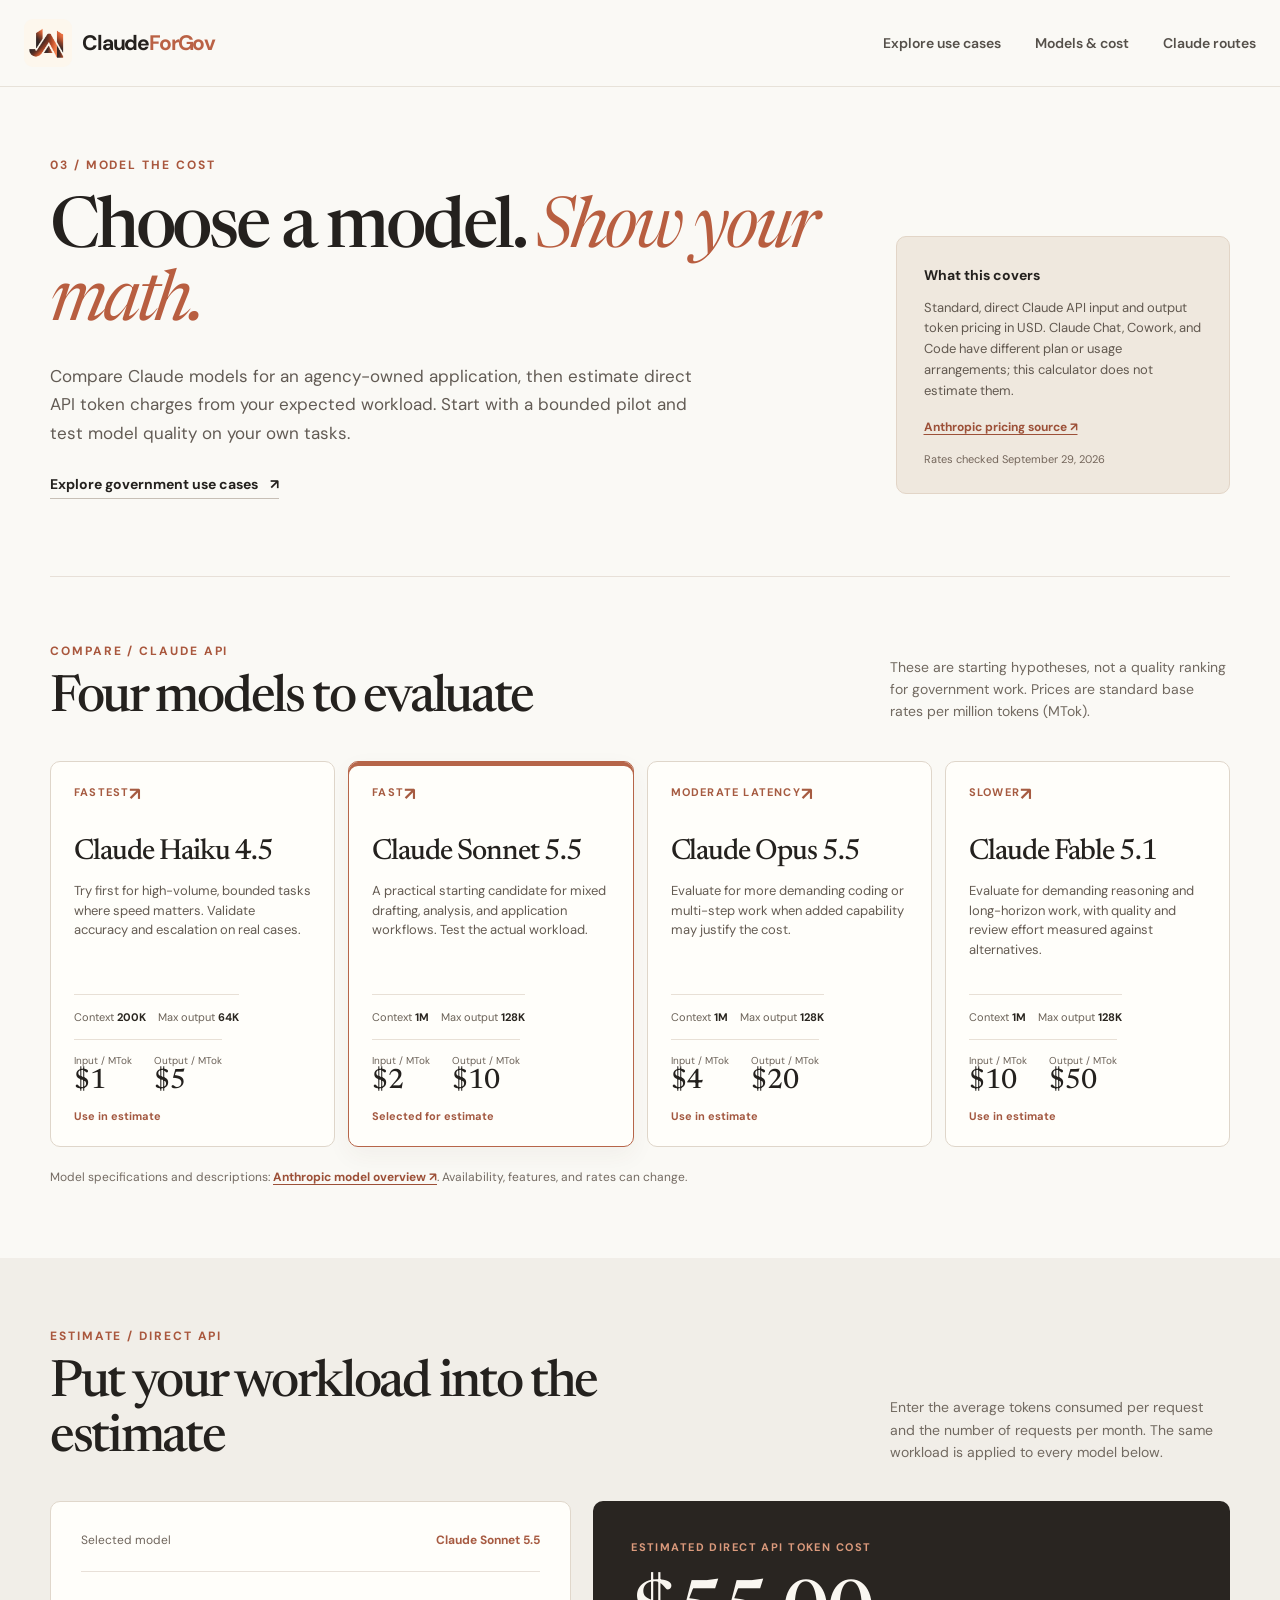
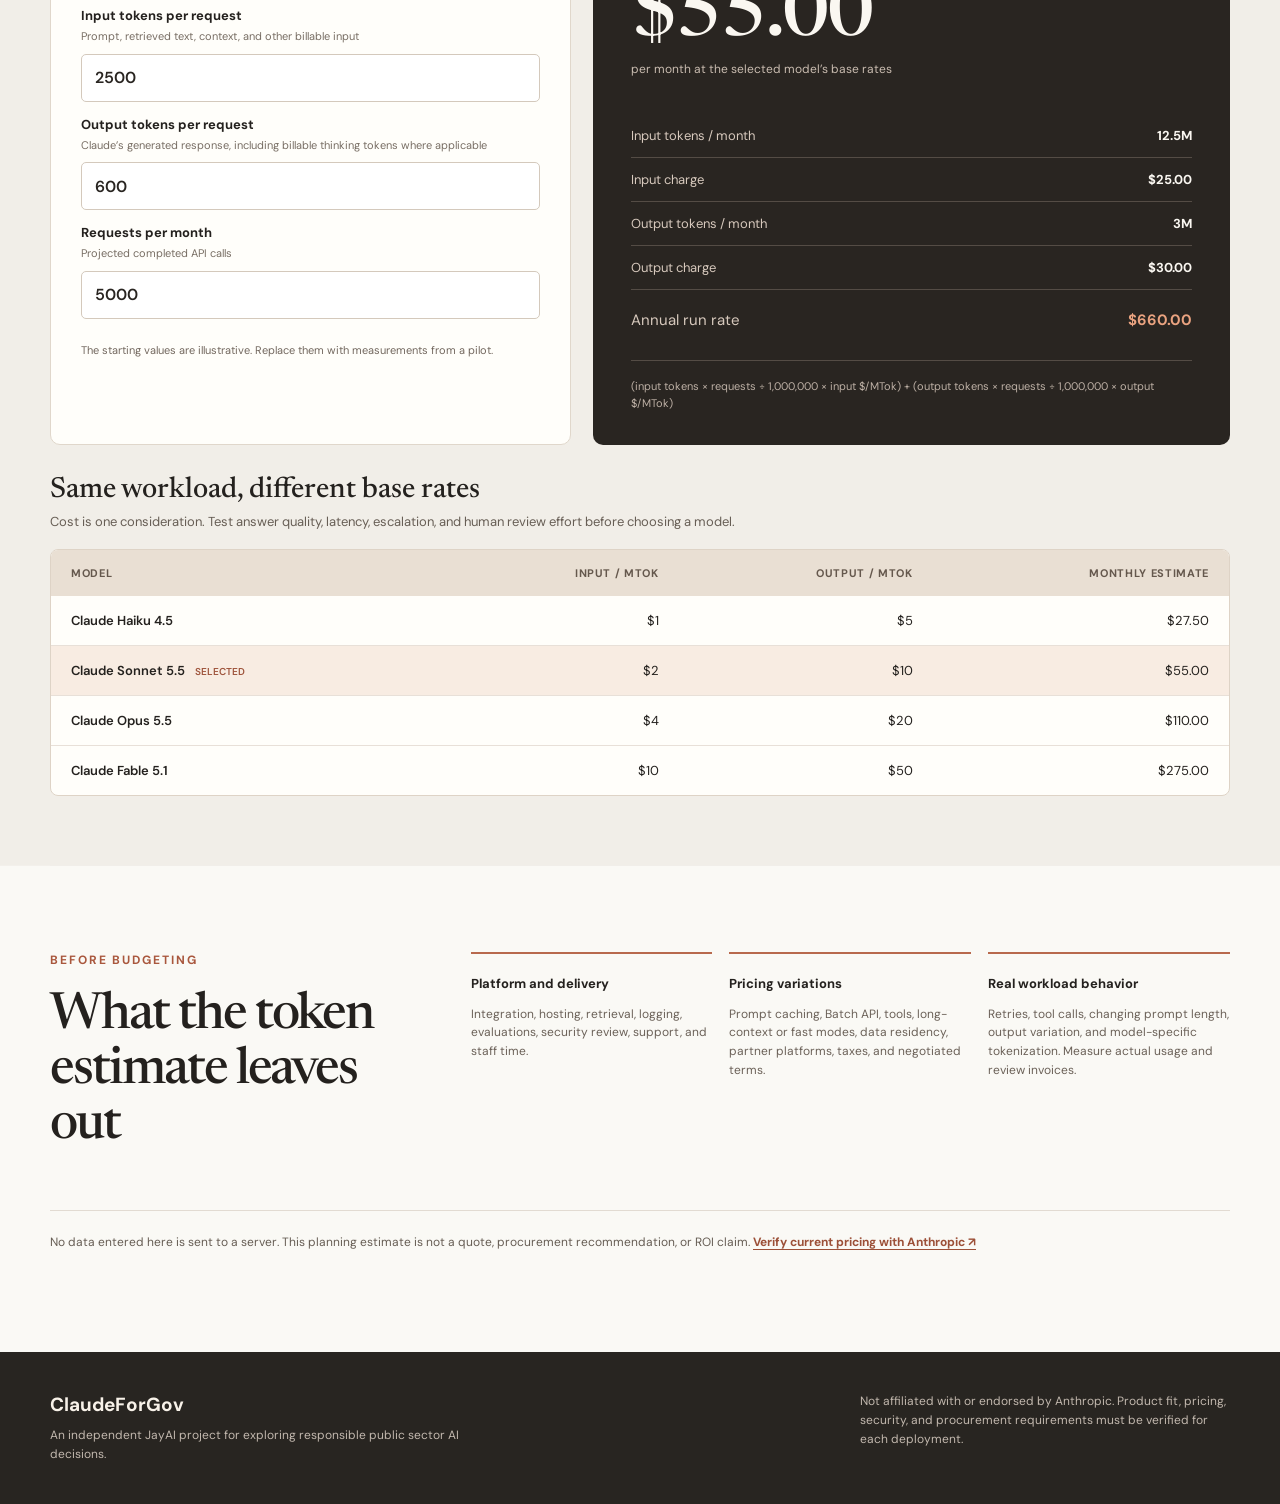
==== models.html @ 468d9387 "Clarify example inputs and API cost label" ====
<!doctype html>
<html lang="en">
  <head>
    <meta charset="UTF-8" />
    <meta name="viewport" content="width=device-width, initial-scale=1" />
    <meta name="theme-color" content="#faf9f5" />
    <meta name="description" content="Compare Claude models and estimate direct API token costs with transparent, editable workload assumptions." />
    <title>Models & API Cost | ClaudeForGov</title>
    <link rel="icon" href="assets/claudeforgov-jayai-logo-clay.png" type="image/png" />
    <link rel="stylesheet" href="styles.css" />
    <link rel="stylesheet" href="models.css" />
    <script src="models.js" defer></script>
  </head>
  <body>
    <a class="skip-link" href="#main">Skip to content</a>
    <header class="site-header"><div class="header-inner"><a class="brand" href="index.html" aria-label="ClaudeForGov home"><img src="assets/claudeforgov-jayai-logo-clay.png" alt="" width="48" height="48" /><span>Claude<span class="brand-accent">ForGov</span></span></a><nav aria-label="Main navigation"><a href="use-cases.html">Explore use cases</a><a href="models.html" aria-current="page">Models & cost</a><a href="index.html#routes">Claude routes</a></nav></div></header>
    <main id="main" class="models-page wrap">
      <section class="model-intro" aria-labelledby="page-title"><div><p class="eyebrow">03 / Model the cost</p><h1 id="page-title">Choose a model. <em>Show your math.</em></h1><p>Compare Claude models for an agency-owned application, then estimate direct API token charges from your expected workload. Start with a bounded pilot and test model quality on your own tasks.</p><a class="text-link" href="use-cases.html">Explore government use cases <span aria-hidden="true">↗</span></a></div><aside class="scope-note"><strong>What this covers</strong><p>Standard, direct Claude API input and output token pricing in USD. Claude Chat, Cowork, and Code have different plan or usage arrangements; this calculator does not estimate them.</p><a href="https://platform.claude.com/docs/en/about-claude/pricing" target="_blank" rel="noopener noreferrer">Anthropic pricing source ↗</a><span>Rates checked September 29, 2026</span></aside></section>

      <section class="model-section" aria-labelledby="compare-title"><div class="section-heading"><div><p class="eyebrow">Compare / Claude API</p><h2 id="compare-title">Four models to evaluate</h2></div><p>These are starting hypotheses, not a quality ranking for government work. Prices are standard base rates per million tokens (MTok).</p></div><div class="model-grid" id="model-grid" role="group" aria-label="Select a model for the estimate"></div><p class="model-source">Model specifications and descriptions: <a href="https://platform.claude.com/docs/en/models/overview" target="_blank" rel="noopener noreferrer">Anthropic model overview ↗</a>. Availability, features, and rates can change.</p></section>

      <section class="calculator-section" id="calculator" aria-labelledby="calculator-title"><div class="section-heading"><div><p class="eyebrow">Estimate / Direct API</p><h2 id="calculator-title">Put your workload into the estimate</h2></div><p>Enter the average tokens consumed per request and the number of requests per month. The same workload is applied to every model below.</p></div><div class="calculator-layout"><form class="estimate-form" id="estimate-form"><div class="selected-label">Selected model <strong id="selected-model">Claude Sonnet 5.5</strong></div><label for="input-tokens">Input tokens per request <small>Prompt, retrieved text, context, and other billable input</small></label><input id="input-tokens" name="inputTokens" type="number" min="0" max="1000000" step="1" value="2500" inputmode="numeric" required /><label for="output-tokens">Output tokens per request <small>Claude’s generated response, including billable thinking tokens where applicable</small></label><input id="output-tokens" name="outputTokens" type="number" min="0" max="128000" step="1" value="600" inputmode="numeric" required /><label for="requests-month">Requests per month <small>Projected completed API calls</small></label><input id="requests-month" name="requestsMonth" type="number" min="0" max="100000000" step="1" value="5000" inputmode="numeric" required /><p class="form-help">The starting values are illustrative. Replace them with measurements from a pilot.</p><p class="form-error" id="form-error" role="alert" hidden></p></form><div class="estimate-results" aria-live="polite" aria-atomic="true"><span class="result-kicker">Estimated direct API token cost</span><div class="estimate-total" id="monthly-total">$55.00</div><div class="total-caption">per month at the selected model’s base rates</div><dl class="cost-breakdown"><div><dt>Input tokens / month</dt><dd id="input-month">12.5M</dd></div><div><dt>Input charge</dt><dd id="input-charge">$25.00</dd></div><div><dt>Output tokens / month</dt><dd id="output-month">3M</dd></div><div><dt>Output charge</dt><dd id="output-charge">$30.00</dd></div><div class="cost-total"><dt>Annual run rate</dt><dd id="annual-total">$660.00</dd></div></dl><p class="formula">(input tokens × requests ÷ 1,000,000 × input $/MTok) + (output tokens × requests ÷ 1,000,000 × output $/MTok)</p></div></div><div class="comparison"><h3>Same workload, different base rates</h3><p>Cost is one consideration. Test answer quality, latency, escalation, and human review effort before choosing a model.</p><div class="comparison-scroll"><table><caption class="visually-hidden">Estimated monthly direct API token charge by model</caption><thead><tr><th scope="col">Model</th><th scope="col">Input / MTok</th><th scope="col">Output / MTok</th><th scope="col">Monthly estimate</th></tr></thead><tbody id="comparison-body"></tbody></table></div></div></section>

      <section class="boundaries" aria-labelledby="boundaries-title"><div><p class="eyebrow">Before budgeting</p><h2 id="boundaries-title">What the token estimate leaves out</h2></div><div class="boundary-grid"><div><strong>Platform and delivery</strong><p>Integration, hosting, retrieval, logging, evaluations, security review, support, and staff time.</p></div><div><strong>Pricing variations</strong><p>Prompt caching, Batch API, tools, long-context or fast modes, data residency, partner platforms, taxes, and negotiated terms.</p></div><div><strong>Real workload behavior</strong><p>Retries, tool calls, changing prompt length, output variation, and model-specific tokenization. Measure actual usage and review invoices.</p></div></div><p class="boundary-footer">No data entered here is sent to a server. This planning estimate is not a quote, procurement recommendation, or ROI claim. <a href="https://platform.claude.com/docs/en/about-claude/pricing" target="_blank" rel="noopener noreferrer">Verify current pricing with Anthropic ↗</a></p></section>
    </main>
    <footer class="site-footer"><div class="wrap footer-inner"><div><strong>ClaudeForGov</strong><p>An independent JayAI project for exploring responsible public sector AI decisions.</p></div><p>Not affiliated with or endorsed by Anthropic. Product fit, pricing, security, and procurement requirements must be verified for each deployment.</p></div></footer>
  </body>
</html>
---- styles.css ----
@import url('https://fonts.googleapis.com/css2?family=DM+Sans:wght@400;500;600;700&family=Newsreader:opsz,wght@6..72,400;6..72,500;6..72,600&display=swap');

:root{font-family:'DM Sans',system-ui,sans-serif;color:#24211e;background:#faf9f5;font-synthesis:none;scroll-behavior:smooth}
*{box-sizing:border-box}body{margin:0}button,a{font:inherit}a{color:inherit;text-decoration:none}button{cursor:pointer;color:inherit}img{display:block;max-width:100%}.wrap{width:min(1180px,calc(100% - 48px));margin-inline:auto}.skip-link{position:absolute;left:16px;top:-80px;background:#24211e;color:#fff;padding:12px;z-index:10}.skip-link:focus{top:10px}a:focus-visible,button:focus-visible{outline:3px solid #bd694b;outline-offset:4px}
.site-header{border-bottom:1px solid #e7e2d9;background:#faf9f5}.header-inner{width:min(1280px,calc(100% - 48px));margin:auto;min-height:86px;display:flex;align-items:center;justify-content:space-between;gap:30px}.brand{display:flex;align-items:center;gap:10px;font-size:21px;font-weight:700;letter-spacing:-.055em;white-space:nowrap}.brand img{width:48px;height:48px;object-fit:cover;border-radius:9px}.brand-accent{color:#ba6245}.site-header nav{display:flex;gap:34px;font-size:14px;font-weight:600;color:#55504a}.site-header nav a:hover,.text-link:hover{color:#b96043}
.hero{min-height:595px;display:grid;grid-template-columns:minmax(0,1.08fr) minmax(0,.92fr);align-items:center;gap:56px;padding-block:72px 64px}.eyebrow{font-size:12px;font-weight:700;letter-spacing:.16em;text-transform:uppercase;color:#a9573d;margin:0 0 21px}.eyebrow-rule{display:inline-block;width:25px;height:1px;background:currentColor;vertical-align:middle;margin-right:10px}.hero h1,.section-heading h2,.approach-layout h2{font-family:Newsreader,Georgia,serif;letter-spacing:-.045em;font-weight:500}.hero h1{font-size:clamp(51px,5.6vw,80px);line-height:1.02;max-width:720px;margin:0}.hero h1 em{font-weight:400;color:#b85e40}.hero-lede{font-size:18px;line-height:1.65;max-width:590px;color:#625b54;margin:26px 0 33px}.hero-actions{display:flex;align-items:center;gap:27px;flex-wrap:wrap}.button{display:inline-flex;align-items:center;justify-content:center;gap:35px;padding:17px 22px;border-radius:6px;font-weight:700;font-size:14px}.button-primary{background:#25221f;color:white}.button-primary:hover{background:#a9573d}.button span{font-size:18px;line-height:0}.text-link{font-size:14px;font-weight:700;border-bottom:1px solid #c7bfb6;padding-bottom:5px}.text-link span{margin-left:9px}
.hero-path{min-height:445px;min-width:0;padding:28px 31px 26px;border:1px solid #e5d9ca;border-radius:16px;background:linear-gradient(145deg,#f5eee5,#eee8dd);box-shadow:0 24px 65px #5138290b}.path-heading{display:flex;justify-content:space-between;gap:15px;padding-bottom:17px;border-bottom:1px solid #d9cbbd;color:#a35e46;font-size:11px;font-weight:700;letter-spacing:.14em;text-transform:uppercase}.path-steps{list-style:none;margin:0;padding:0}.path-steps li{display:grid;grid-template-columns:42px minmax(0,1fr);gap:17px;align-items:center;min-height:88px;border-bottom:1px solid #e0d5c8}.path-steps li:last-child{border-bottom:0}.path-number{font-family:Newsreader,Georgia,serif;font-size:26px;color:#b9674b}.path-steps strong{display:block;font-family:Newsreader,Georgia,serif;font-size:26px;font-weight:500;letter-spacing:-.025em;line-height:1.1}.path-steps p{margin:5px 0 0;color:#6d6259;font-size:12px;line-height:1.45}
.trust-line{display:flex;align-items:center;justify-content:center;gap:37px;padding:23px 0 34px;color:#71685f;font-size:13px;font-weight:700;border-top:1px solid #e9e3da}.principle-separator{width:5px;height:5px;flex:0 0 5px;border-radius:50%;background:#ba7056}
.explore-section{background:#f1eee8;padding:91px 0 103px}.section-heading{display:flex;align-items:end;justify-content:space-between;gap:55px;margin-bottom:34px}.section-heading .eyebrow{margin-bottom:13px}.section-heading h2,.approach-layout h2{font-size:clamp(38px,4vw,56px);line-height:1.08;margin:0;max-width:650px}.section-heading>p{max-width:340px;margin:0 0 4px;color:#716960;font-size:14px;line-height:1.6}.explore-layout{display:grid;grid-template-columns:1fr .88fr;gap:23px}.scenario-list{display:grid;gap:10px}.scenario{background:#faf9f5;border:1px solid #e3ddd4;border-radius:9px;display:flex;align-items:center;text-align:left;gap:20px;min-height:98px;padding:20px 23px;color:#2b2723;transition:background .18s,border-color .18s,transform .18s}.scenario:hover{border-color:#bb806c;transform:translateY(-2px)}.scenario.is-active{background:#fffdf9;border-color:#b96447;box-shadow:inset 4px 0 #ba6245,0 9px 24px #4a37200d}.scenario-number{align-self:flex-start;font-family:Newsreader,serif;font-size:21px;color:#b5694f}.scenario-text{display:grid;gap:6px;flex:1}.scenario-text strong{font-size:16px}.scenario-text small{font-size:13px;line-height:1.4;color:#746b62}.scenario-arrow{color:#a35d47;font-size:21px}.recommendation{background:#282521;color:#fbf8f3;border-radius:10px;min-height:425px;padding:34px 38px;display:flex;flex-direction:column}.recommendation-top{display:flex;justify-content:space-between;gap:15px;font-size:11px;font-weight:700;letter-spacing:.13em;text-transform:uppercase;color:#d2b5a4}.route-symbol{font-size:42px;color:#e9916b;margin:25px 0 7px;line-height:1}.recommendation h3{font-family:Newsreader,serif;font-weight:500;font-size:43px;letter-spacing:-.035em;margin:0 0 7px}.result-purpose{font-size:15px;line-height:1.55;color:#e1d8cf;margin:0}.result-divider{height:1px;background:#5c554e;margin:27px 0 23px}.result-details{display:grid;grid-template-columns:1fr 1fr;gap:24px;margin:0}.result-details dt{font-size:11px;letter-spacing:.12em;text-transform:uppercase;font-weight:700;color:#e7a487;margin-bottom:9px}.result-details dd{margin:0;font-size:13px;line-height:1.5;color:#e0d7cd}.result-note{margin:auto 0 0;padding-top:24px;font-size:11px;color:#b9afa5;line-height:1.4}
.routes-section{padding-block:95px 105px}.route-grid{display:grid;grid-template-columns:repeat(4,minmax(0,1fr));gap:15px}.route-card{min-height:285px;border:1px solid #e3dcd2;border-radius:9px;background:#fffefa;padding:25px 24px;display:flex;flex-direction:column}.route-card-index{color:#ae6147;font-size:11px;letter-spacing:.12em;text-transform:uppercase;font-weight:700}.route-card h3{font-family:Newsreader,serif;font-size:30px;font-weight:500;letter-spacing:-.035em;margin:43px 0 9px}.route-card p{font-size:14px;line-height:1.55;color:#6a625a;margin:0}.route-card-foot{display:flex;justify-content:space-between;gap:8px;color:#a4573e;font-size:12px;font-weight:700;border-top:1px solid #ece5db;padding-top:17px;margin-top:auto}.route-card-foot span{font-size:17px;line-height:0}
.approach-section{background:#e9ded1;padding:86px 0 93px}.approach-layout{display:grid;grid-template-columns:1fr .85fr;gap:100px}.approach-layout h2{max-width:500px}.approach-layout>div>p:last-child{font-size:16px;line-height:1.65;color:#5c544d;max-width:530px}.approach-steps{list-style:none;padding:0;margin:0}.approach-steps li{display:flex;gap:23px;padding:17px 0;border-bottom:1px solid #cdbeb0}.approach-steps li:first-child{border-top:1px solid #cdbeb0}.approach-steps li>span{font-family:Newsreader,serif;font-size:25px;color:#a85d43}.approach-steps strong{font-size:15px}.approach-steps p{font-size:13px;line-height:1.5;color:#6a625a;margin:5px 0 0}.site-footer{background:#282521;color:#f8f2e9;padding:40px 0}.footer-inner{display:flex;justify-content:space-between;gap:40px}.footer-inner>div{max-width:420px}.footer-inner strong{font-size:19px}.footer-inner p{font-size:12px;line-height:1.6;color:#c2b8ae;margin:9px 0 0}.footer-inner>p{max-width:370px;margin:0}
@media(max-width:960px){.hero{gap:25px}.hero-path{padding:22px;min-height:390px}.path-steps li{min-height:78px}.path-steps strong{font-size:23px}.route-grid{grid-template-columns:repeat(2,1fr)}.approach-layout{gap:50px}.explore-layout{grid-template-columns:1fr}.recommendation{min-height:370px}}
@media(max-width:680px){.wrap,.header-inner{width:min(100% - 32px,1180px)}.header-inner{min-height:92px;flex-wrap:wrap;align-content:center;gap:8px}.brand{font-size:19px}.brand img{width:36px;height:36px}.site-header nav{width:100%;gap:18px;font-size:11px;overflow-x:auto;white-space:nowrap;padding-bottom:3px}.hero{display:flex;flex-direction:column;align-items:stretch;gap:35px;padding-block:57px 30px;min-height:0}.hero h1{font-size:clamp(47px,12vw,65px)}.hero-lede{font-size:16px}.hero-path{min-height:0;padding:19px 21px;border-radius:12px}.path-heading{padding-bottom:12px;font-size:10px}.path-steps li{grid-template-columns:32px minmax(0,1fr);gap:12px;min-height:66px}.path-number{font-size:22px}.path-steps strong{font-size:21px}.path-steps p{font-size:11px;margin-top:2px}.trust-line{gap:12px;justify-content:space-between;font-size:10px;text-align:center;padding:20px 0 24px}.principle-separator{width:4px;height:4px;flex-basis:4px}.explore-section,.routes-section,.approach-section{padding-block:65px}.section-heading{display:block}.section-heading h2,.approach-layout h2{font-size:42px}.section-heading>p{max-width:100%;margin-top:17px}.scenario{min-height:88px;padding:17px;gap:13px}.scenario-text strong{font-size:14px}.scenario-text small{font-size:12px}.recommendation{padding:27px 24px}.result-details{grid-template-columns:1fr;gap:17px}.route-grid{grid-template-columns:1fr}.route-card{min-height:220px}.route-card h3{margin-top:26px}.approach-layout{grid-template-columns:1fr;gap:30px}.footer-inner{display:block}.footer-inner>p{margin-top:25px}}
@media(prefers-reduced-motion:reduce){:root{scroll-behavior:auto}.scenario{transition:none}}
---- models.css ----
.models-page{padding-block:70px 100px}.model-intro{display:grid;grid-template-columns:minmax(0,1.4fr) minmax(270px,.6fr);gap:65px;align-items:end;padding-bottom:82px}.model-intro h1{font:500 clamp(50px,5.5vw,76px)/1.04 Newsreader,Georgia,serif;letter-spacing:-.045em;margin:0;max-width:780px}.model-intro h1 em{color:#b85e40;font-weight:400}.model-intro>div>p:not(.eyebrow){max-width:660px;color:#625b54;font-size:17px;line-height:1.65;margin:22px 0 26px}.scope-note{background:#efe8de;border:1px solid #e2d5c7;border-radius:10px;padding:27px}.scope-note strong{font-size:14px}.scope-note p{font-size:13px;line-height:1.6;color:#61584f}.scope-note a,.model-source a,.boundary-footer a{color:#9c5038;text-decoration:underline;text-underline-offset:3px;font-weight:700}.scope-note a{font-size:12px}.scope-note span{display:block;font-size:11px;color:#74665b;margin-top:16px}.model-section{padding:66px 0 72px;border-top:1px solid #e7e0d8}.model-grid{display:grid;grid-template-columns:repeat(4,minmax(0,1fr));gap:13px}.model-card{text-align:left;display:flex;flex-direction:column;min-width:0;min-height:386px;padding:23px;border:1px solid #dfd6ca;border-radius:10px;background:#fffefa;transition:border-color .18s,transform .18s}.model-card:hover{border-color:#b66549;transform:translateY(-2px)}.model-card.is-selected{border-color:#b66549;box-shadow:inset 0 4px #b66549,0 9px 24px #4a37200d}.model-card-top{display:flex;justify-content:space-between;color:#a65b41;font-size:11px;text-transform:uppercase;letter-spacing:.11em;font-weight:700}.model-card-top span:last-child{font-size:18px;line-height:1}.model-card>strong{font:500 29px/1.05 Newsreader,Georgia,serif;letter-spacing:-.035em;margin:35px 0 13px}.model-fit{color:#645b52;font-size:13px;line-height:1.5;min-height:80px}.model-specs{display:flex;gap:12px;flex-wrap:wrap;color:#6b6258;font-size:11px;margin-top:auto;padding:15px 0;border-top:1px solid #e8e0d6}.model-specs b{color:#29251f}.model-prices{display:grid;grid-template-columns:1fr 1fr;gap:12px;padding:14px 0;border-top:1px solid #e8e0d6}.model-prices small{display:block;color:#6c6259;font-size:10px}.model-prices b{font:500 28px Newsreader,Georgia,serif}.model-select{font-size:11px;font-weight:700;color:#a35840}.model-source{font-size:12px;line-height:1.5;color:#746b63;margin:21px 0 0}.calculator-section{padding:70px 0;background:#f1eee8;box-shadow:0 0 0 100vmax #f1eee8;clip-path:inset(0 -100vmax)}.calculator-layout{display:grid;grid-template-columns:minmax(0,.9fr) minmax(0,1.1fr);gap:22px;align-items:stretch}.estimate-form{background:#fffefa;border:1px solid #e0d7cb;border-radius:10px;padding:30px;display:flex;flex-direction:column}.selected-label{display:flex;justify-content:space-between;gap:15px;border-bottom:1px solid #e8e0d8;padding-bottom:23px;margin-bottom:21px;color:#6f655c;font-size:12px}.selected-label strong{color:#a75b42}.estimate-form label{font-size:13px;font-weight:700;margin-top:14px}.estimate-form label small{display:block;font-size:11px;line-height:1.4;color:#786e64;font-weight:400;margin:5px 0 9px}.estimate-form input{width:100%;height:48px;padding:0 13px;border:1px solid #d4c9bc;border-radius:5px;background:#fff;color:#292521;font:600 16px 'DM Sans',sans-serif}.estimate-form input:focus-visible{outline:3px solid #bd694b;outline-offset:2px}.form-help{color:#72675e;font-size:11px;line-height:1.5;margin:23px 0 0}.form-error{font-size:12px;color:#9c382c;font-weight:700}.estimate-results{background:#292521;color:#faf7f1;border-radius:10px;padding:34px 38px}.result-kicker{font-size:11px;text-transform:uppercase;letter-spacing:.13em;color:#db9a7c;font-weight:700}.estimate-total{font:500 clamp(55px,6vw,82px)/1 Newsreader,Georgia,serif;letter-spacing:-.04em;margin:23px 0 5px}.total-caption{font-size:12px;color:#c9bcb0}.cost-breakdown{margin:37px 0 0}.cost-breakdown div{display:flex;justify-content:space-between;gap:16px;padding:13px 0;border-bottom:1px solid #544c45;font-size:13px}.cost-breakdown dt{color:#d7c9bd}.cost-breakdown dd{margin:0;font-weight:700}.cost-breakdown .cost-total{border-bottom:0;font-size:15px;padding-top:20px}.cost-total dd{color:#eaa380}.formula{border-top:1px solid #544c45;padding-top:17px;color:#bdb0a5;font-size:11px;line-height:1.5;margin:17px 0 0}.comparison{margin-top:31px}.comparison h3{font:500 29px Newsreader,Georgia,serif;margin:0 0 7px}.comparison>p{color:#675e55;font-size:13px;line-height:1.5;margin:0 0 17px}.comparison-scroll{overflow-x:auto;border:1px solid #ded3c6;border-radius:8px;background:#fffefa}.comparison table{border-collapse:collapse;width:100%;min-width:620px;font-size:13px}.comparison th,.comparison td{padding:16px 20px;text-align:right;border-bottom:1px solid #e8e0d8}.comparison tr:last-child th,.comparison tr:last-child td{border-bottom:0}.comparison th:first-child{text-align:left}.comparison thead{background:#e9dfd3;color:#65584d;font-size:11px;text-transform:uppercase;letter-spacing:.06em}.comparison tbody th{font-weight:600}.comparison tbody tr.is-selected{background:#f8ece2}.row-selected{color:#9f553d;font-size:10px;margin-left:7px;text-transform:uppercase}.boundaries{display:grid;grid-template-columns:.65fr 1.35fr;gap:55px;padding:86px 0 0}.boundaries h2{font:500 clamp(38px,4vw,53px)/1.08 Newsreader,Georgia,serif;letter-spacing:-.04em;margin:0}.boundary-grid{display:grid;grid-template-columns:repeat(3,1fr);gap:17px}.boundary-grid>div{border-top:2px solid #b8694d;padding-top:18px}.boundary-grid strong{font-size:13px}.boundary-grid p{color:#6b6158;font-size:12px;line-height:1.55}.boundary-footer{grid-column:1/-1;border-top:1px solid #e2dbd2;padding-top:22px;color:#665d54;font-size:12px;line-height:1.6;margin:0}.visually-hidden{position:absolute;width:1px;height:1px;padding:0;margin:-1px;overflow:hidden;clip:rect(0,0,0,0);white-space:nowrap;border:0}
@media(max-width:1050px){.model-grid{grid-template-columns:repeat(2,1fr)}.model-card{min-height:320px}.model-fit{min-height:0}.boundaries{grid-template-columns:1fr;gap:28px}}
@media(max-width:680px){.models-page{padding-block:48px 70px}.model-intro{grid-template-columns:1fr;gap:30px;padding-bottom:60px}.model-intro h1{font-size:50px}.model-grid{grid-template-columns:1fr}.model-card{min-height:0}.model-card>strong{margin-top:23px}.model-fit{margin-bottom:27px}.model-section{padding:56px 0}.calculator-section{padding:60px 0}.calculator-layout{grid-template-columns:1fr}.estimate-form,.estimate-results{padding:25px}.estimate-total{font-size:62px}.boundary-grid{grid-template-columns:1fr}.boundaries{padding-top:65px}}
@media(prefers-reduced-motion:reduce){.model-card{transition:none}}
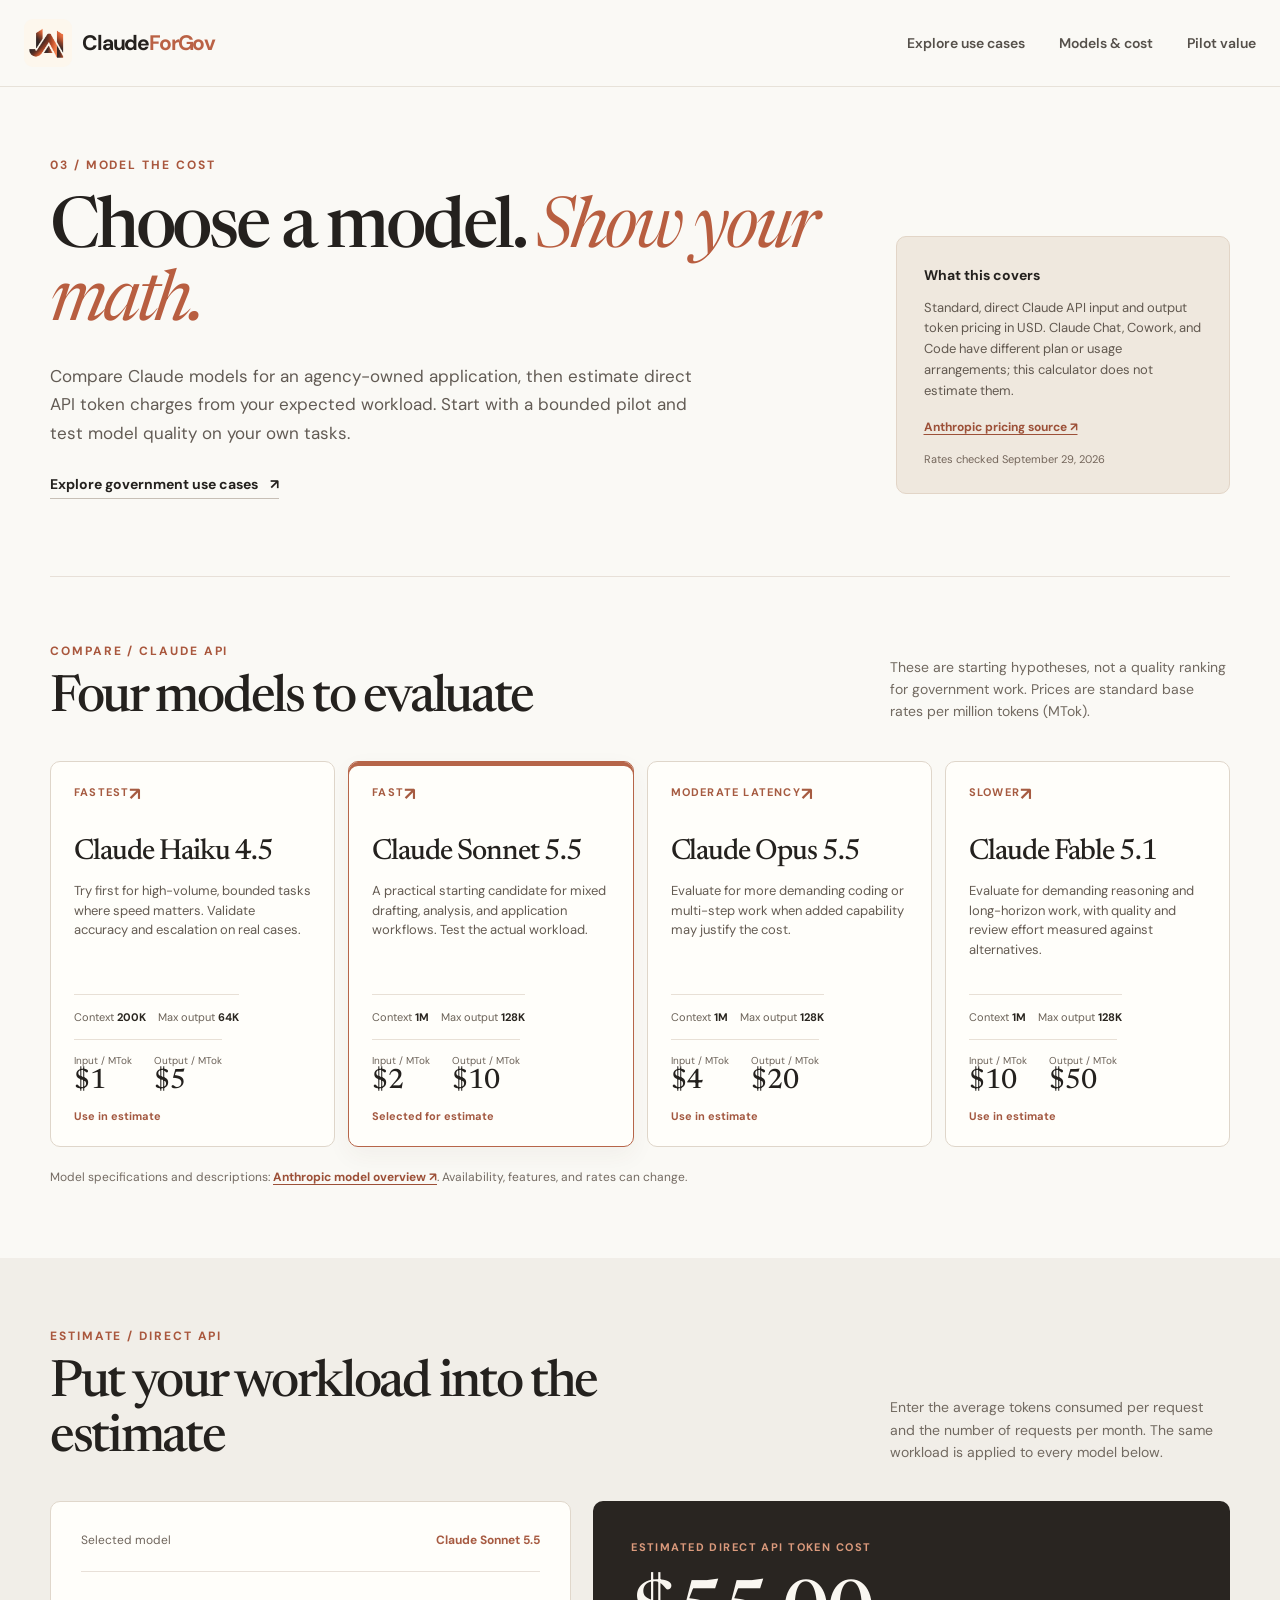
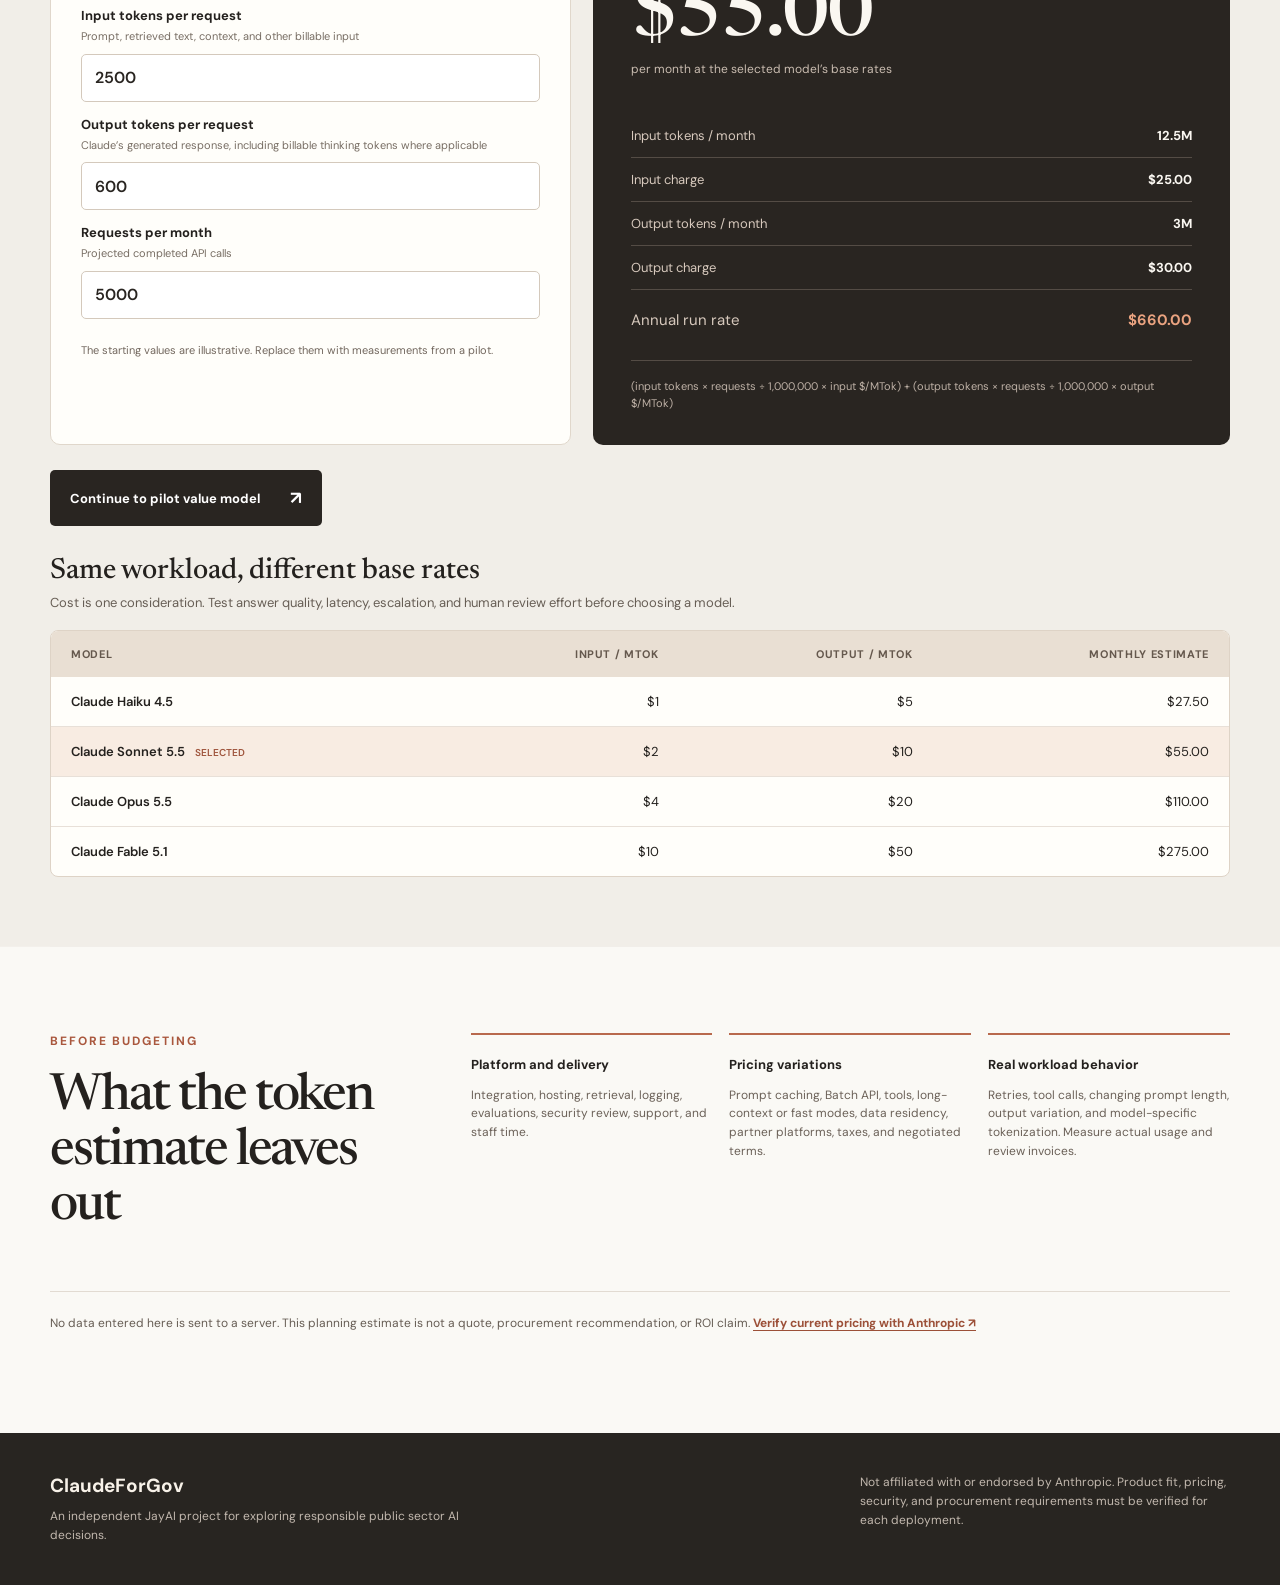
==== commit d227c463: "Add pilot value planner and use case cost handoffs" ====
--- a/models.html
+++ b/models.html
@@ -13,13 +13,13 @@
   </head>
   <body>
     <a class="skip-link" href="#main">Skip to content</a>
-    <header class="site-header"><div class="header-inner"><a class="brand" href="index.html" aria-label="ClaudeForGov home"><img src="assets/claudeforgov-jayai-logo-clay.png" alt="" width="48" height="48" /><span>Claude<span class="brand-accent">ForGov</span></span></a><nav aria-label="Main navigation"><a href="use-cases.html">Explore use cases</a><a href="models.html" aria-current="page">Models & cost</a><a href="index.html#routes">Claude routes</a></nav></div></header>
+    <header class="site-header"><div class="header-inner"><a class="brand" href="index.html" aria-label="ClaudeForGov home"><img src="assets/claudeforgov-jayai-logo-clay.png" alt="" width="48" height="48" /><span>Claude<span class="brand-accent">ForGov</span></span></a><nav aria-label="Main navigation"><a href="use-cases.html">Explore use cases</a><a href="models.html" aria-current="page">Models & cost</a><a href="pilot-value.html">Pilot value</a></nav></div></header>
     <main id="main" class="models-page wrap">
       <section class="model-intro" aria-labelledby="page-title"><div><p class="eyebrow">03 / Model the cost</p><h1 id="page-title">Choose a model. <em>Show your math.</em></h1><p>Compare Claude models for an agency-owned application, then estimate direct API token charges from your expected workload. Start with a bounded pilot and test model quality on your own tasks.</p><a class="text-link" href="use-cases.html">Explore government use cases <span aria-hidden="true">↗</span></a></div><aside class="scope-note"><strong>What this covers</strong><p>Standard, direct Claude API input and output token pricing in USD. Claude Chat, Cowork, and Code have different plan or usage arrangements; this calculator does not estimate them.</p><a href="https://platform.claude.com/docs/en/about-claude/pricing" target="_blank" rel="noopener noreferrer">Anthropic pricing source ↗</a><span>Rates checked September 29, 2026</span></aside></section>
 
       <section class="model-section" aria-labelledby="compare-title"><div class="section-heading"><div><p class="eyebrow">Compare / Claude API</p><h2 id="compare-title">Four models to evaluate</h2></div><p>These are starting hypotheses, not a quality ranking for government work. Prices are standard base rates per million tokens (MTok).</p></div><div class="model-grid" id="model-grid" role="group" aria-label="Select a model for the estimate"></div><p class="model-source">Model specifications and descriptions: <a href="https://platform.claude.com/docs/en/models/overview" target="_blank" rel="noopener noreferrer">Anthropic model overview ↗</a>. Availability, features, and rates can change.</p></section>
 
-      <section class="calculator-section" id="calculator" aria-labelledby="calculator-title"><div class="section-heading"><div><p class="eyebrow">Estimate / Direct API</p><h2 id="calculator-title">Put your workload into the estimate</h2></div><p>Enter the average tokens consumed per request and the number of requests per month. The same workload is applied to every model below.</p></div><div class="calculator-layout"><form class="estimate-form" id="estimate-form"><div class="selected-label">Selected model <strong id="selected-model">Claude Sonnet 5.5</strong></div><label for="input-tokens">Input tokens per request <small>Prompt, retrieved text, context, and other billable input</small></label><input id="input-tokens" name="inputTokens" type="number" min="0" max="1000000" step="1" value="2500" inputmode="numeric" required /><label for="output-tokens">Output tokens per request <small>Claude’s generated response, including billable thinking tokens where applicable</small></label><input id="output-tokens" name="outputTokens" type="number" min="0" max="128000" step="1" value="600" inputmode="numeric" required /><label for="requests-month">Requests per month <small>Projected completed API calls</small></label><input id="requests-month" name="requestsMonth" type="number" min="0" max="100000000" step="1" value="5000" inputmode="numeric" required /><p class="form-help">The starting values are illustrative. Replace them with measurements from a pilot.</p><p class="form-error" id="form-error" role="alert" hidden></p></form><div class="estimate-results" aria-live="polite" aria-atomic="true"><span class="result-kicker">Estimated direct API token cost</span><div class="estimate-total" id="monthly-total">$55.00</div><div class="total-caption">per month at the selected model’s base rates</div><dl class="cost-breakdown"><div><dt>Input tokens / month</dt><dd id="input-month">12.5M</dd></div><div><dt>Input charge</dt><dd id="input-charge">$25.00</dd></div><div><dt>Output tokens / month</dt><dd id="output-month">3M</dd></div><div><dt>Output charge</dt><dd id="output-charge">$30.00</dd></div><div class="cost-total"><dt>Annual run rate</dt><dd id="annual-total">$660.00</dd></div></dl><p class="formula">(input tokens × requests ÷ 1,000,000 × input $/MTok) + (output tokens × requests ÷ 1,000,000 × output $/MTok)</p></div></div><div class="comparison"><h3>Same workload, different base rates</h3><p>Cost is one consideration. Test answer quality, latency, escalation, and human review effort before choosing a model.</p><div class="comparison-scroll"><table><caption class="visually-hidden">Estimated monthly direct API token charge by model</caption><thead><tr><th scope="col">Model</th><th scope="col">Input / MTok</th><th scope="col">Output / MTok</th><th scope="col">Monthly estimate</th></tr></thead><tbody id="comparison-body"></tbody></table></div></div></section>
+      <section class="calculator-section" id="calculator" aria-labelledby="calculator-title"><div class="section-heading"><div><p class="eyebrow">Estimate / Direct API</p><h2 id="calculator-title">Put your workload into the estimate</h2></div><p>Enter the average tokens consumed per request and the number of requests per month. The same workload is applied to every model below.</p></div><div class="calculator-layout"><form class="estimate-form" id="estimate-form"><div class="selected-label">Selected model <strong id="selected-model">Claude Sonnet 5.5</strong></div><label for="input-tokens">Input tokens per request <small>Prompt, retrieved text, context, and other billable input</small></label><input id="input-tokens" name="inputTokens" type="number" min="0" max="1000000" step="1" value="2500" inputmode="numeric" required /><label for="output-tokens">Output tokens per request <small>Claude’s generated response, including billable thinking tokens where applicable</small></label><input id="output-tokens" name="outputTokens" type="number" min="0" max="128000" step="1" value="600" inputmode="numeric" required /><label for="requests-month">Requests per month <small>Projected completed API calls</small></label><input id="requests-month" name="requestsMonth" type="number" min="0" max="100000000" step="1" value="5000" inputmode="numeric" required /><p class="form-help">The starting values are illustrative. Replace them with measurements from a pilot.</p><p class="form-error" id="form-error" role="alert" hidden></p></form><div class="estimate-results" aria-live="polite" aria-atomic="true"><span class="result-kicker">Estimated direct API token cost</span><div class="estimate-total" id="monthly-total">$55.00</div><div class="total-caption">per month at the selected model’s base rates</div><dl class="cost-breakdown"><div><dt>Input tokens / month</dt><dd id="input-month">12.5M</dd></div><div><dt>Input charge</dt><dd id="input-charge">$25.00</dd></div><div><dt>Output tokens / month</dt><dd id="output-month">3M</dd></div><div><dt>Output charge</dt><dd id="output-charge">$30.00</dd></div><div class="cost-total"><dt>Annual run rate</dt><dd id="annual-total">$660.00</dd></div></dl><p class="formula">(input tokens × requests ÷ 1,000,000 × input $/MTok) + (output tokens × requests ÷ 1,000,000 × output $/MTok)</p></div></div><a class="pilot-next" id="pilot-next" href="pilot-value.html">Continue to pilot value model <span aria-hidden="true">↗</span></a><div class="comparison"><h3>Same workload, different base rates</h3><p>Cost is one consideration. Test answer quality, latency, escalation, and human review effort before choosing a model.</p><div class="comparison-scroll"><table><caption class="visually-hidden">Estimated monthly direct API token charge by model</caption><thead><tr><th scope="col">Model</th><th scope="col">Input / MTok</th><th scope="col">Output / MTok</th><th scope="col">Monthly estimate</th></tr></thead><tbody id="comparison-body"></tbody></table></div></div></section>
 
       <section class="boundaries" aria-labelledby="boundaries-title"><div><p class="eyebrow">Before budgeting</p><h2 id="boundaries-title">What the token estimate leaves out</h2></div><div class="boundary-grid"><div><strong>Platform and delivery</strong><p>Integration, hosting, retrieval, logging, evaluations, security review, support, and staff time.</p></div><div><strong>Pricing variations</strong><p>Prompt caching, Batch API, tools, long-context or fast modes, data residency, partner platforms, taxes, and negotiated terms.</p></div><div><strong>Real workload behavior</strong><p>Retries, tool calls, changing prompt length, output variation, and model-specific tokenization. Measure actual usage and review invoices.</p></div></div><p class="boundary-footer">No data entered here is sent to a server. This planning estimate is not a quote, procurement recommendation, or ROI claim. <a href="https://platform.claude.com/docs/en/about-claude/pricing" target="_blank" rel="noopener noreferrer">Verify current pricing with Anthropic ↗</a></p></section>
     </main>
--- a/models.css
+++ b/models.css
@@ -2,3 +2,4 @@
 @media(max-width:1050px){.model-grid{grid-template-columns:repeat(2,1fr)}.model-card{min-height:320px}.model-fit{min-height:0}.boundaries{grid-template-columns:1fr;gap:28px}}
 @media(max-width:680px){.models-page{padding-block:48px 70px}.model-intro{grid-template-columns:1fr;gap:30px;padding-bottom:60px}.model-intro h1{font-size:50px}.model-grid{grid-template-columns:1fr}.model-card{min-height:0}.model-card>strong{margin-top:23px}.model-fit{margin-bottom:27px}.model-section{padding:56px 0}.calculator-section{padding:60px 0}.calculator-layout{grid-template-columns:1fr}.estimate-form,.estimate-results{padding:25px}.estimate-total{font-size:62px}.boundary-grid{grid-template-columns:1fr}.boundaries{padding-top:65px}}
 @media(prefers-reduced-motion:reduce){.model-card{transition:none}}
+.pilot-next{display:inline-flex;gap:30px;align-items:center;background:#292521;color:#fff;padding:16px 20px;border-radius:5px;margin-top:25px;font-size:13px;font-weight:700}.pilot-next:hover{background:#a65b41}.pilot-next span{font-size:18px}
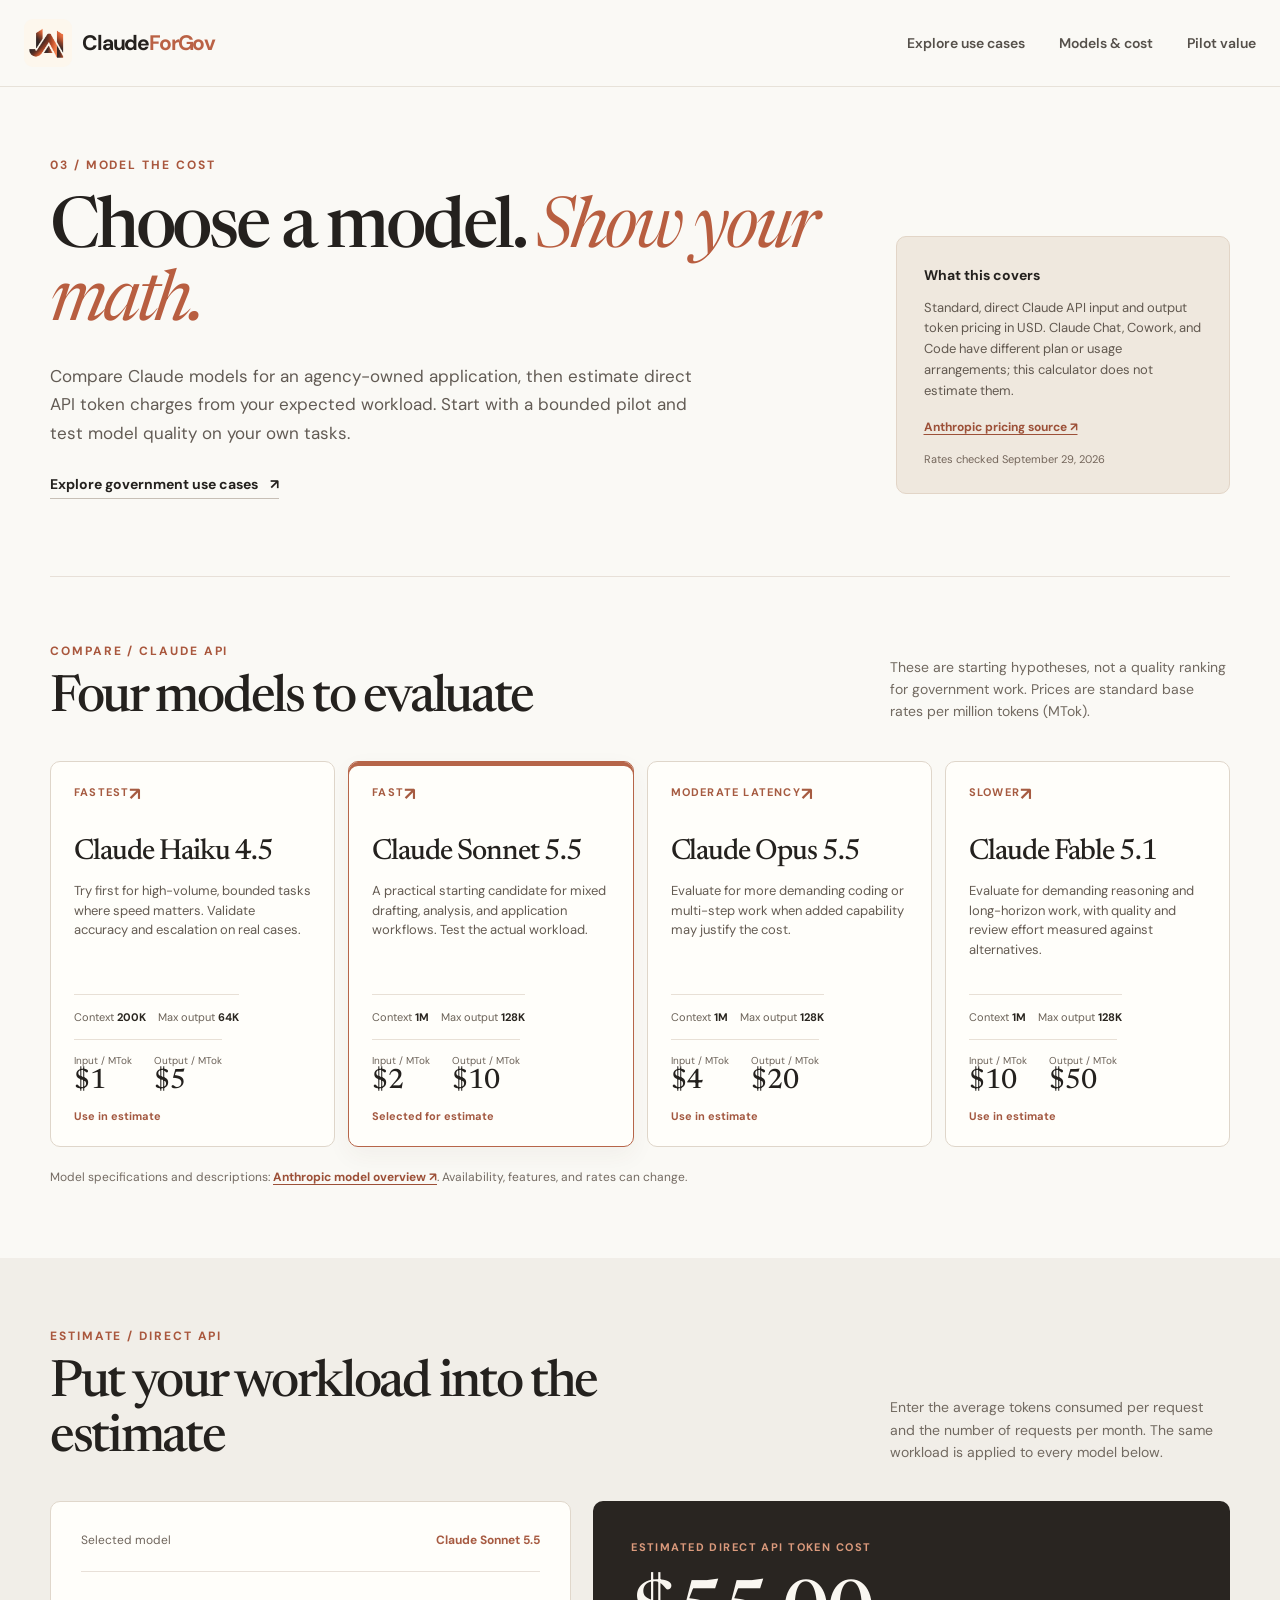
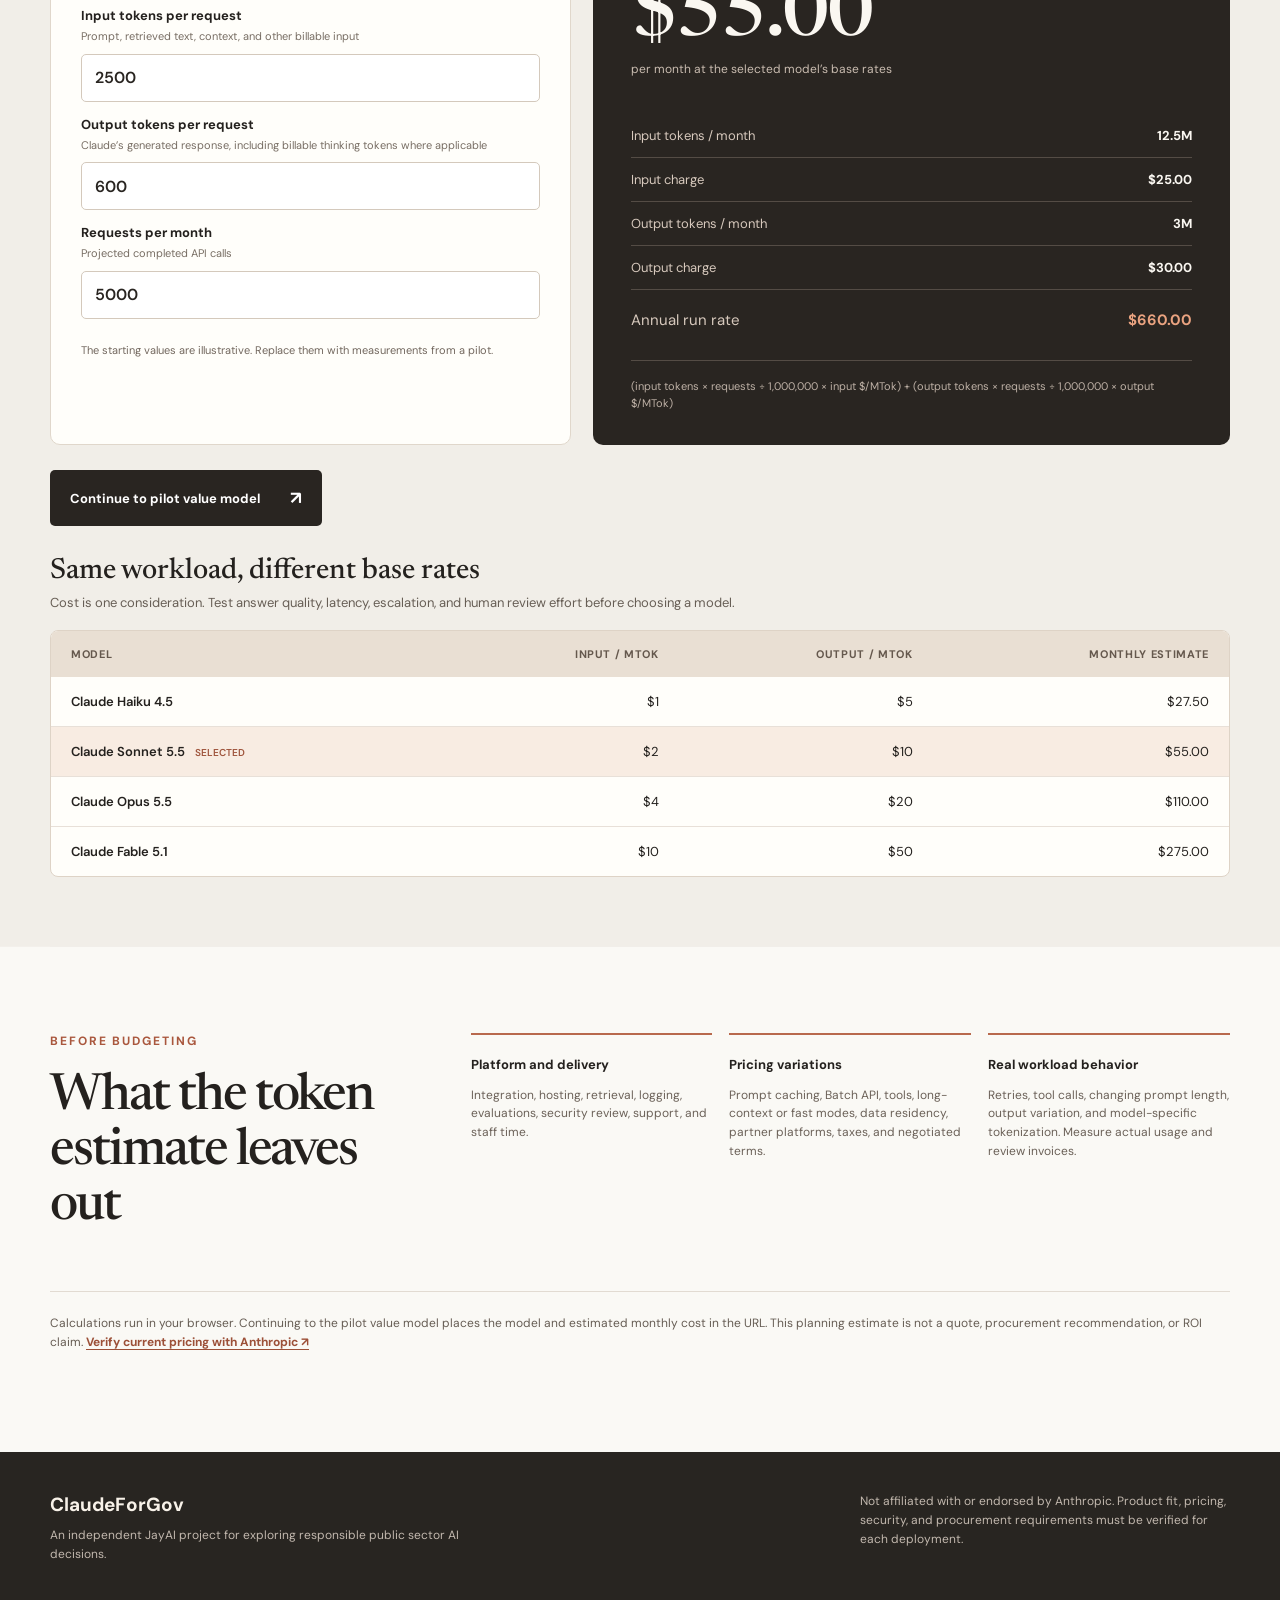
==== commit 79d9f554: "Clarify alternate API route and cost URL handoff" ====
--- a/models.html
+++ b/models.html
@@ -21,7 +21,7 @@
 
       <section class="calculator-section" id="calculator" aria-labelledby="calculator-title"><div class="section-heading"><div><p class="eyebrow">Estimate / Direct API</p><h2 id="calculator-title">Put your workload into the estimate</h2></div><p>Enter the average tokens consumed per request and the number of requests per month. The same workload is applied to every model below.</p></div><div class="calculator-layout"><form class="estimate-form" id="estimate-form"><div class="selected-label">Selected model <strong id="selected-model">Claude Sonnet 5.5</strong></div><label for="input-tokens">Input tokens per request <small>Prompt, retrieved text, context, and other billable input</small></label><input id="input-tokens" name="inputTokens" type="number" min="0" max="1000000" step="1" value="2500" inputmode="numeric" required /><label for="output-tokens">Output tokens per request <small>Claude’s generated response, including billable thinking tokens where applicable</small></label><input id="output-tokens" name="outputTokens" type="number" min="0" max="128000" step="1" value="600" inputmode="numeric" required /><label for="requests-month">Requests per month <small>Projected completed API calls</small></label><input id="requests-month" name="requestsMonth" type="number" min="0" max="100000000" step="1" value="5000" inputmode="numeric" required /><p class="form-help">The starting values are illustrative. Replace them with measurements from a pilot.</p><p class="form-error" id="form-error" role="alert" hidden></p></form><div class="estimate-results" aria-live="polite" aria-atomic="true"><span class="result-kicker">Estimated direct API token cost</span><div class="estimate-total" id="monthly-total">$55.00</div><div class="total-caption">per month at the selected model’s base rates</div><dl class="cost-breakdown"><div><dt>Input tokens / month</dt><dd id="input-month">12.5M</dd></div><div><dt>Input charge</dt><dd id="input-charge">$25.00</dd></div><div><dt>Output tokens / month</dt><dd id="output-month">3M</dd></div><div><dt>Output charge</dt><dd id="output-charge">$30.00</dd></div><div class="cost-total"><dt>Annual run rate</dt><dd id="annual-total">$660.00</dd></div></dl><p class="formula">(input tokens × requests ÷ 1,000,000 × input $/MTok) + (output tokens × requests ÷ 1,000,000 × output $/MTok)</p></div></div><a class="pilot-next" id="pilot-next" href="pilot-value.html">Continue to pilot value model <span aria-hidden="true">↗</span></a><div class="comparison"><h3>Same workload, different base rates</h3><p>Cost is one consideration. Test answer quality, latency, escalation, and human review effort before choosing a model.</p><div class="comparison-scroll"><table><caption class="visually-hidden">Estimated monthly direct API token charge by model</caption><thead><tr><th scope="col">Model</th><th scope="col">Input / MTok</th><th scope="col">Output / MTok</th><th scope="col">Monthly estimate</th></tr></thead><tbody id="comparison-body"></tbody></table></div></div></section>
 
-      <section class="boundaries" aria-labelledby="boundaries-title"><div><p class="eyebrow">Before budgeting</p><h2 id="boundaries-title">What the token estimate leaves out</h2></div><div class="boundary-grid"><div><strong>Platform and delivery</strong><p>Integration, hosting, retrieval, logging, evaluations, security review, support, and staff time.</p></div><div><strong>Pricing variations</strong><p>Prompt caching, Batch API, tools, long-context or fast modes, data residency, partner platforms, taxes, and negotiated terms.</p></div><div><strong>Real workload behavior</strong><p>Retries, tool calls, changing prompt length, output variation, and model-specific tokenization. Measure actual usage and review invoices.</p></div></div><p class="boundary-footer">No data entered here is sent to a server. This planning estimate is not a quote, procurement recommendation, or ROI claim. <a href="https://platform.claude.com/docs/en/about-claude/pricing" target="_blank" rel="noopener noreferrer">Verify current pricing with Anthropic ↗</a></p></section>
+      <section class="boundaries" aria-labelledby="boundaries-title"><div><p class="eyebrow">Before budgeting</p><h2 id="boundaries-title">What the token estimate leaves out</h2></div><div class="boundary-grid"><div><strong>Platform and delivery</strong><p>Integration, hosting, retrieval, logging, evaluations, security review, support, and staff time.</p></div><div><strong>Pricing variations</strong><p>Prompt caching, Batch API, tools, long-context or fast modes, data residency, partner platforms, taxes, and negotiated terms.</p></div><div><strong>Real workload behavior</strong><p>Retries, tool calls, changing prompt length, output variation, and model-specific tokenization. Measure actual usage and review invoices.</p></div></div><p class="boundary-footer">Calculations run in your browser. Continuing to the pilot value model places the model and estimated monthly cost in the URL. This planning estimate is not a quote, procurement recommendation, or ROI claim. <a href="https://platform.claude.com/docs/en/about-claude/pricing" target="_blank" rel="noopener noreferrer">Verify current pricing with Anthropic ↗</a></p></section>
     </main>
     <footer class="site-footer"><div class="wrap footer-inner"><div><strong>ClaudeForGov</strong><p>An independent JayAI project for exploring responsible public sector AI decisions.</p></div><p>Not affiliated with or endorsed by Anthropic. Product fit, pricing, security, and procurement requirements must be verified for each deployment.</p></div></footer>
   </body>
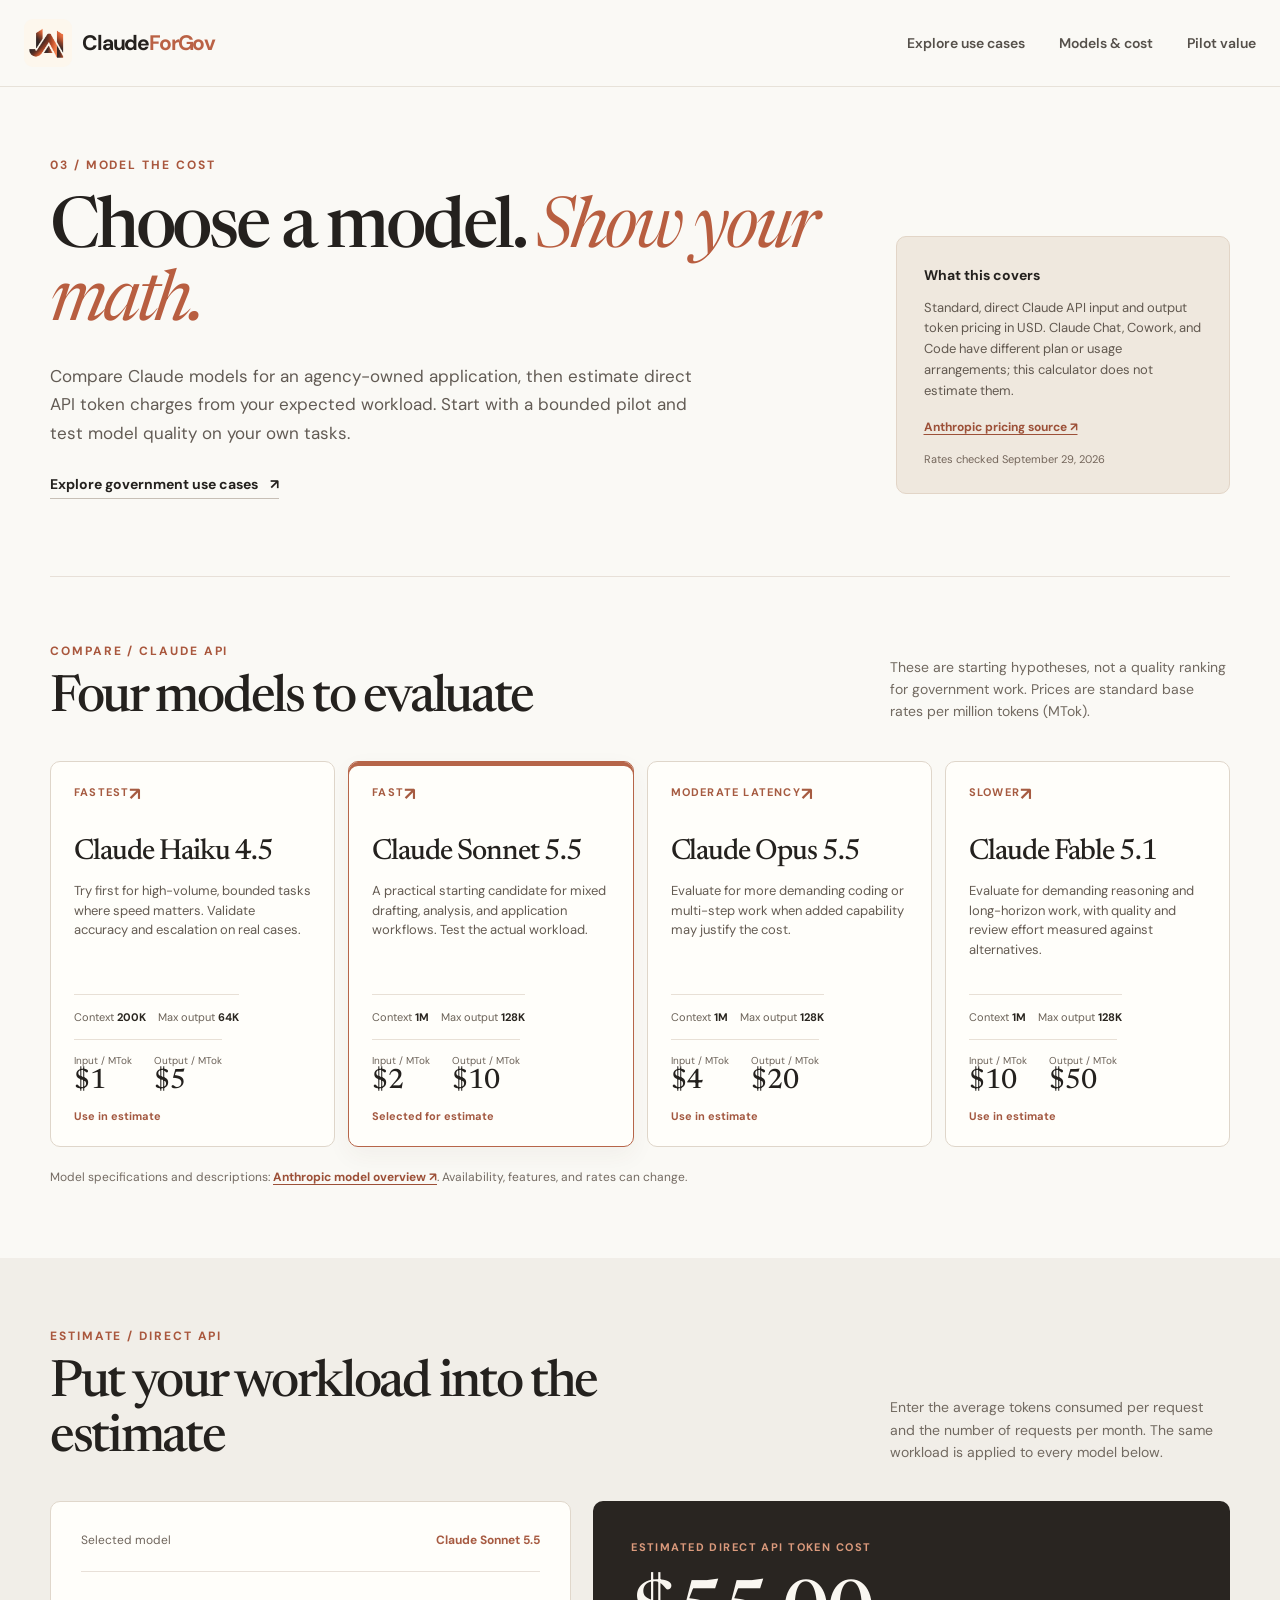
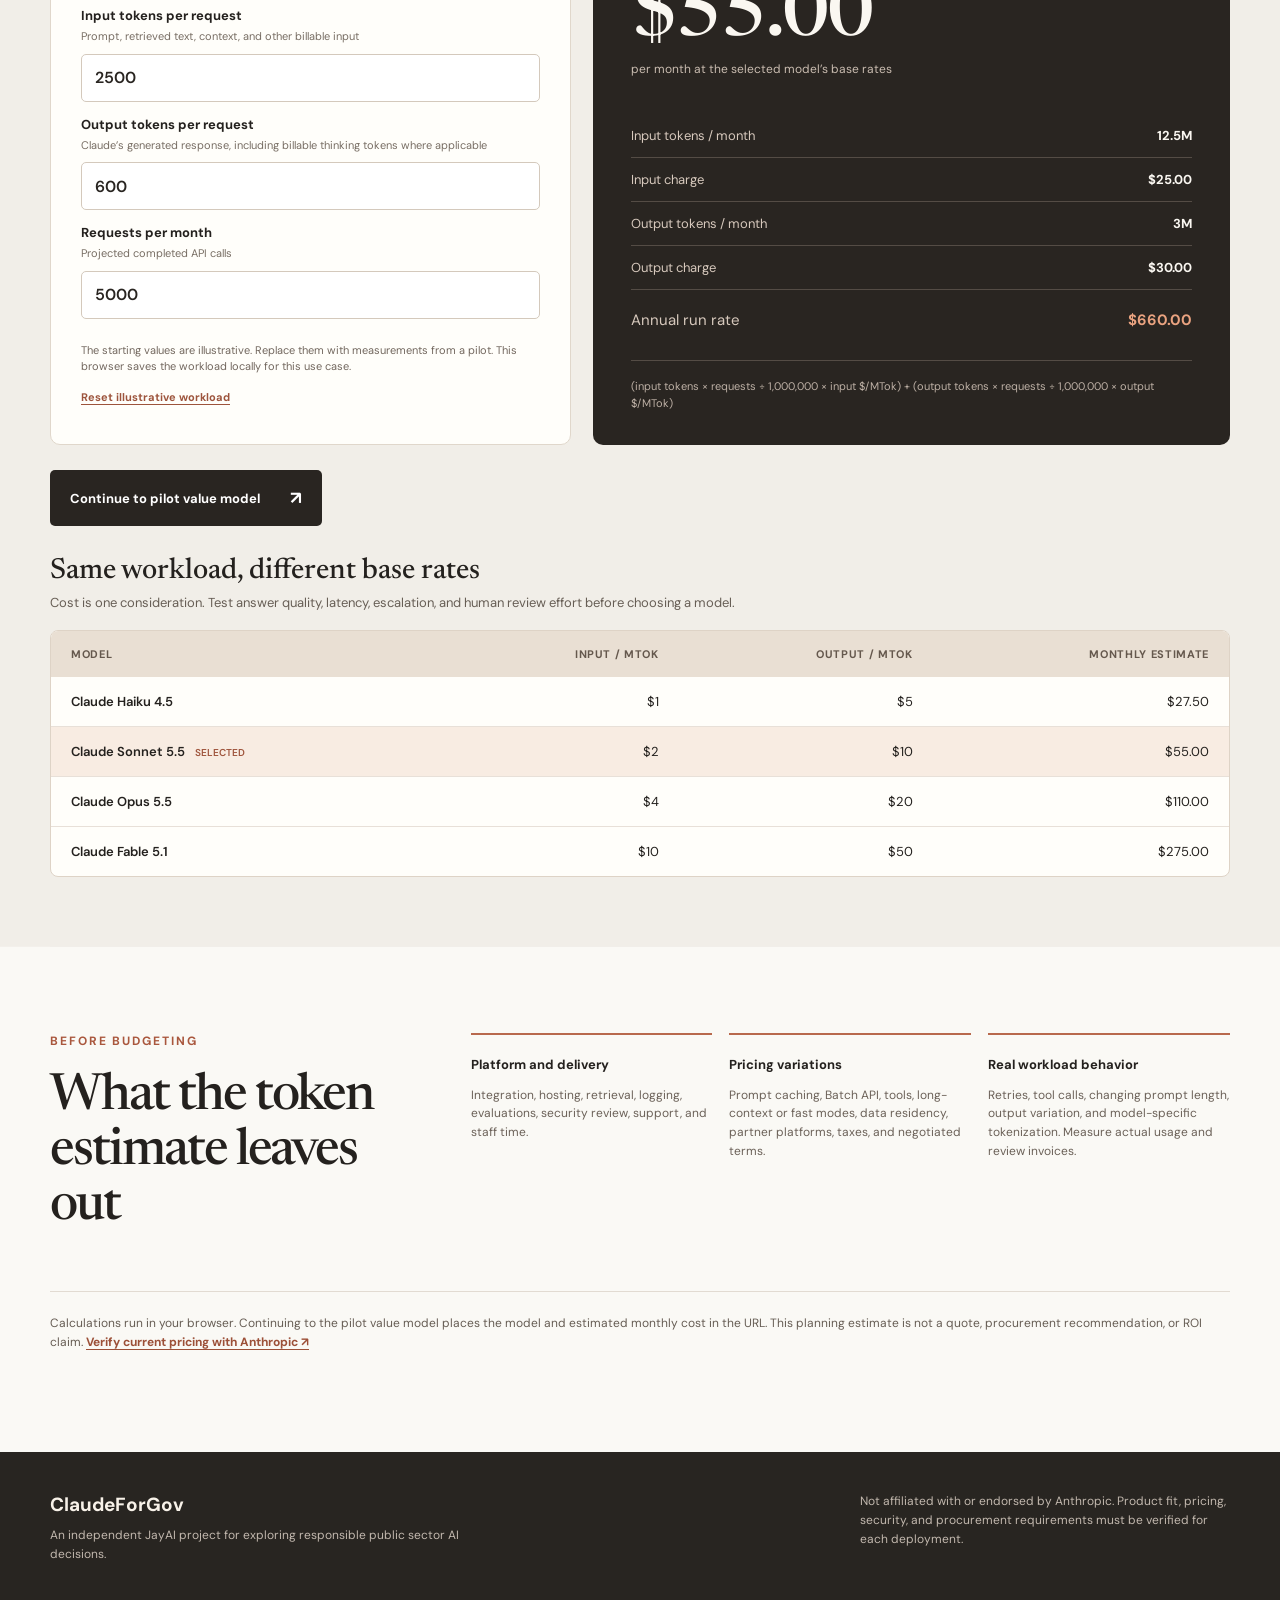
==== commit 7b4b8755: "Persist per-use-case pilot scenarios and evidence notes" ====
--- a/models.html
+++ b/models.html
@@ -19,7 +19,7 @@
 
       <section class="model-section" aria-labelledby="compare-title"><div class="section-heading"><div><p class="eyebrow">Compare / Claude API</p><h2 id="compare-title">Four models to evaluate</h2></div><p>These are starting hypotheses, not a quality ranking for government work. Prices are standard base rates per million tokens (MTok).</p></div><div class="model-grid" id="model-grid" role="group" aria-label="Select a model for the estimate"></div><p class="model-source">Model specifications and descriptions: <a href="https://platform.claude.com/docs/en/models/overview" target="_blank" rel="noopener noreferrer">Anthropic model overview ↗</a>. Availability, features, and rates can change.</p></section>
 
-      <section class="calculator-section" id="calculator" aria-labelledby="calculator-title"><div class="section-heading"><div><p class="eyebrow">Estimate / Direct API</p><h2 id="calculator-title">Put your workload into the estimate</h2></div><p>Enter the average tokens consumed per request and the number of requests per month. The same workload is applied to every model below.</p></div><div class="calculator-layout"><form class="estimate-form" id="estimate-form"><div class="selected-label">Selected model <strong id="selected-model">Claude Sonnet 5.5</strong></div><label for="input-tokens">Input tokens per request <small>Prompt, retrieved text, context, and other billable input</small></label><input id="input-tokens" name="inputTokens" type="number" min="0" max="1000000" step="1" value="2500" inputmode="numeric" required /><label for="output-tokens">Output tokens per request <small>Claude’s generated response, including billable thinking tokens where applicable</small></label><input id="output-tokens" name="outputTokens" type="number" min="0" max="128000" step="1" value="600" inputmode="numeric" required /><label for="requests-month">Requests per month <small>Projected completed API calls</small></label><input id="requests-month" name="requestsMonth" type="number" min="0" max="100000000" step="1" value="5000" inputmode="numeric" required /><p class="form-help">The starting values are illustrative. Replace them with measurements from a pilot.</p><p class="form-error" id="form-error" role="alert" hidden></p></form><div class="estimate-results" aria-live="polite" aria-atomic="true"><span class="result-kicker">Estimated direct API token cost</span><div class="estimate-total" id="monthly-total">$55.00</div><div class="total-caption">per month at the selected model’s base rates</div><dl class="cost-breakdown"><div><dt>Input tokens / month</dt><dd id="input-month">12.5M</dd></div><div><dt>Input charge</dt><dd id="input-charge">$25.00</dd></div><div><dt>Output tokens / month</dt><dd id="output-month">3M</dd></div><div><dt>Output charge</dt><dd id="output-charge">$30.00</dd></div><div class="cost-total"><dt>Annual run rate</dt><dd id="annual-total">$660.00</dd></div></dl><p class="formula">(input tokens × requests ÷ 1,000,000 × input $/MTok) + (output tokens × requests ÷ 1,000,000 × output $/MTok)</p></div></div><a class="pilot-next" id="pilot-next" href="pilot-value.html">Continue to pilot value model <span aria-hidden="true">↗</span></a><div class="comparison"><h3>Same workload, different base rates</h3><p>Cost is one consideration. Test answer quality, latency, escalation, and human review effort before choosing a model.</p><div class="comparison-scroll"><table><caption class="visually-hidden">Estimated monthly direct API token charge by model</caption><thead><tr><th scope="col">Model</th><th scope="col">Input / MTok</th><th scope="col">Output / MTok</th><th scope="col">Monthly estimate</th></tr></thead><tbody id="comparison-body"></tbody></table></div></div></section>
+      <section class="calculator-section" id="calculator" aria-labelledby="calculator-title"><div class="section-heading"><div><p class="eyebrow">Estimate / Direct API</p><h2 id="calculator-title">Put your workload into the estimate</h2></div><p>Enter the average tokens consumed per request and the number of requests per month. The same workload is applied to every model below.</p></div><div class="calculator-layout"><form class="estimate-form" id="estimate-form"><div class="selected-label">Selected model <strong id="selected-model">Claude Sonnet 5.5</strong></div><label for="input-tokens">Input tokens per request <small>Prompt, retrieved text, context, and other billable input</small></label><input id="input-tokens" name="inputTokens" type="number" min="0" max="1000000" step="1" value="2500" inputmode="numeric" required /><label for="output-tokens">Output tokens per request <small>Claude’s generated response, including billable thinking tokens where applicable</small></label><input id="output-tokens" name="outputTokens" type="number" min="0" max="128000" step="1" value="600" inputmode="numeric" required /><label for="requests-month">Requests per month <small>Projected completed API calls</small></label><input id="requests-month" name="requestsMonth" type="number" min="0" max="100000000" step="1" value="5000" inputmode="numeric" required /><p class="form-help">The starting values are illustrative. Replace them with measurements from a pilot. This browser saves the workload locally for this use case.</p><button class="reset-estimate" id="reset-estimate" type="button">Reset illustrative workload</button><p class="form-error" id="form-error" role="alert" hidden></p></form><div class="estimate-results" aria-live="polite" aria-atomic="true"><span class="result-kicker">Estimated direct API token cost</span><div class="estimate-total" id="monthly-total">$55.00</div><div class="total-caption">per month at the selected model’s base rates</div><dl class="cost-breakdown"><div><dt>Input tokens / month</dt><dd id="input-month">12.5M</dd></div><div><dt>Input charge</dt><dd id="input-charge">$25.00</dd></div><div><dt>Output tokens / month</dt><dd id="output-month">3M</dd></div><div><dt>Output charge</dt><dd id="output-charge">$30.00</dd></div><div class="cost-total"><dt>Annual run rate</dt><dd id="annual-total">$660.00</dd></div></dl><p class="formula">(input tokens × requests ÷ 1,000,000 × input $/MTok) + (output tokens × requests ÷ 1,000,000 × output $/MTok)</p></div></div><a class="pilot-next" id="pilot-next" href="pilot-value.html">Continue to pilot value model <span aria-hidden="true">↗</span></a><div class="comparison"><h3>Same workload, different base rates</h3><p>Cost is one consideration. Test answer quality, latency, escalation, and human review effort before choosing a model.</p><div class="comparison-scroll"><table><caption class="visually-hidden">Estimated monthly direct API token charge by model</caption><thead><tr><th scope="col">Model</th><th scope="col">Input / MTok</th><th scope="col">Output / MTok</th><th scope="col">Monthly estimate</th></tr></thead><tbody id="comparison-body"></tbody></table></div></div></section>
 
       <section class="boundaries" aria-labelledby="boundaries-title"><div><p class="eyebrow">Before budgeting</p><h2 id="boundaries-title">What the token estimate leaves out</h2></div><div class="boundary-grid"><div><strong>Platform and delivery</strong><p>Integration, hosting, retrieval, logging, evaluations, security review, support, and staff time.</p></div><div><strong>Pricing variations</strong><p>Prompt caching, Batch API, tools, long-context or fast modes, data residency, partner platforms, taxes, and negotiated terms.</p></div><div><strong>Real workload behavior</strong><p>Retries, tool calls, changing prompt length, output variation, and model-specific tokenization. Measure actual usage and review invoices.</p></div></div><p class="boundary-footer">Calculations run in your browser. Continuing to the pilot value model places the model and estimated monthly cost in the URL. This planning estimate is not a quote, procurement recommendation, or ROI claim. <a href="https://platform.claude.com/docs/en/about-claude/pricing" target="_blank" rel="noopener noreferrer">Verify current pricing with Anthropic ↗</a></p></section>
     </main>
--- a/models.css
+++ b/models.css
@@ -3,3 +3,4 @@
 @media(max-width:680px){.models-page{padding-block:48px 70px}.model-intro{grid-template-columns:1fr;gap:30px;padding-bottom:60px}.model-intro h1{font-size:50px}.model-grid{grid-template-columns:1fr}.model-card{min-height:0}.model-card>strong{margin-top:23px}.model-fit{margin-bottom:27px}.model-section{padding:56px 0}.calculator-section{padding:60px 0}.calculator-layout{grid-template-columns:1fr}.estimate-form,.estimate-results{padding:25px}.estimate-total{font-size:62px}.boundary-grid{grid-template-columns:1fr}.boundaries{padding-top:65px}}
 @media(prefers-reduced-motion:reduce){.model-card{transition:none}}
 .pilot-next{display:inline-flex;gap:30px;align-items:center;background:#292521;color:#fff;padding:16px 20px;border-radius:5px;margin-top:25px;font-size:13px;font-weight:700}.pilot-next:hover{background:#a65b41}.pilot-next span{font-size:18px}
+.reset-estimate{align-self:flex-start;background:transparent;border:0;color:#9d543c;text-decoration:underline;text-underline-offset:3px;font-size:11px;font-weight:700;padding:0;margin-top:15px}
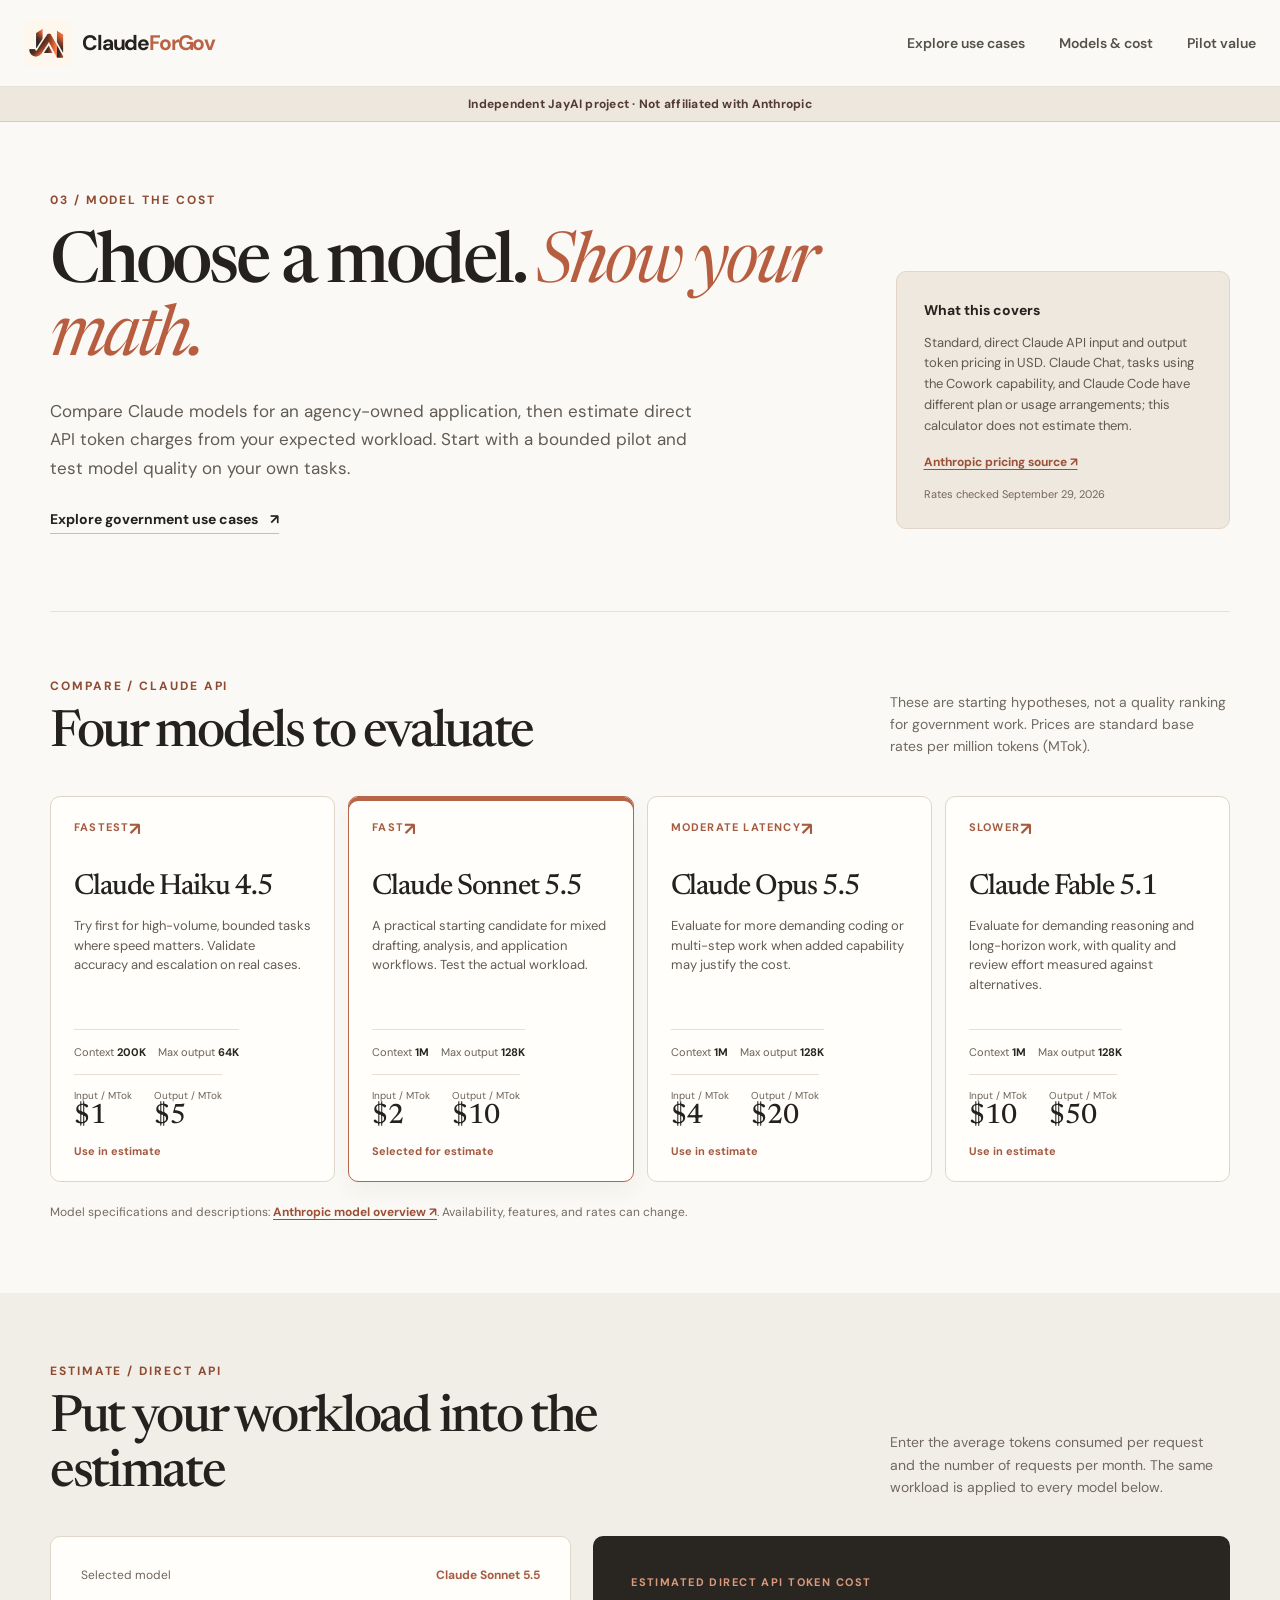
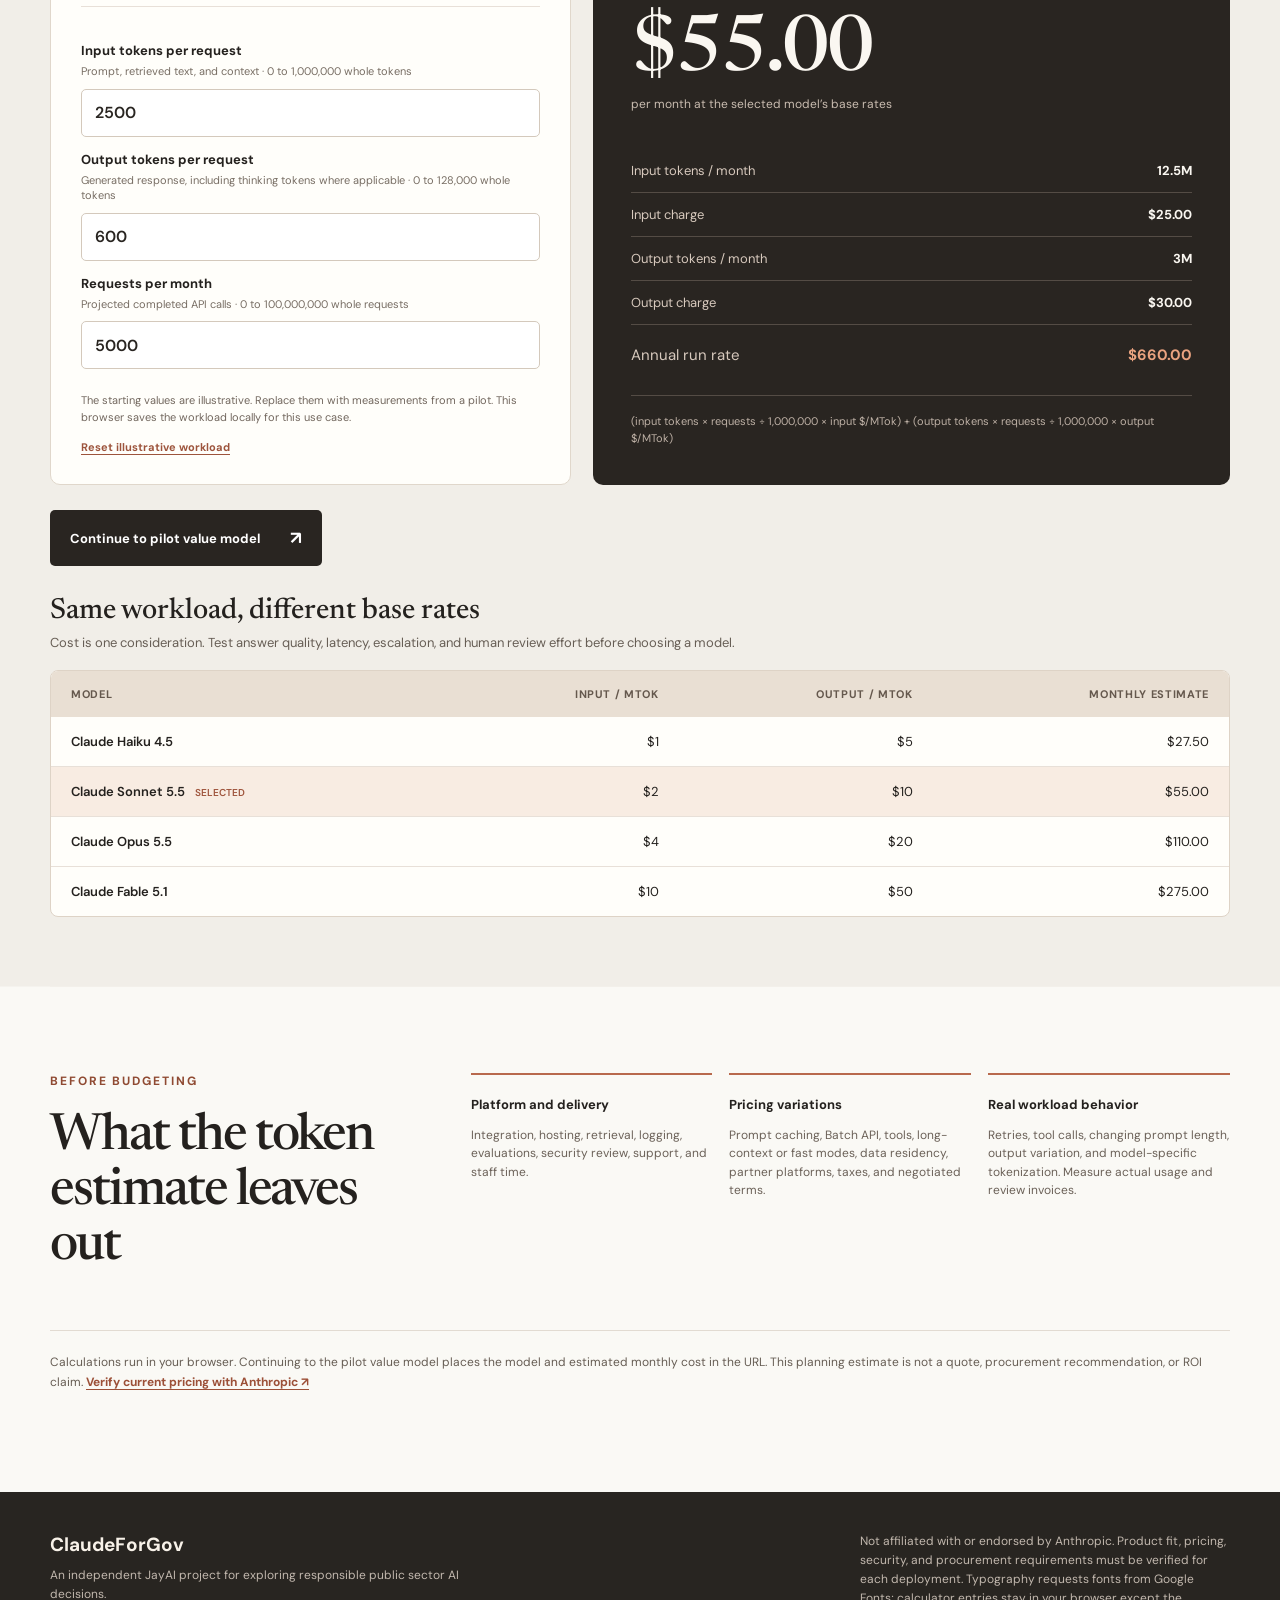
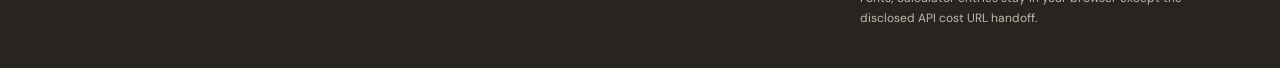
==== commit 14f4368b: "Address adversarial review findings in product guidance and calculators" ====
--- a/models.html
+++ b/models.html
@@ -14,15 +14,17 @@
   <body>
     <a class="skip-link" href="#main">Skip to content</a>
     <header class="site-header"><div class="header-inner"><a class="brand" href="index.html" aria-label="ClaudeForGov home"><img src="assets/claudeforgov-jayai-logo-clay.png" alt="" width="48" height="48" /><span>Claude<span class="brand-accent">ForGov</span></span></a><nav aria-label="Main navigation"><a href="use-cases.html">Explore use cases</a><a href="models.html" aria-current="page">Models & cost</a><a href="pilot-value.html">Pilot value</a></nav></div></header>
+    <p class="independence-banner">Independent JayAI project · Not affiliated with Anthropic</p>
     <main id="main" class="models-page wrap">
-      <section class="model-intro" aria-labelledby="page-title"><div><p class="eyebrow">03 / Model the cost</p><h1 id="page-title">Choose a model. <em>Show your math.</em></h1><p>Compare Claude models for an agency-owned application, then estimate direct API token charges from your expected workload. Start with a bounded pilot and test model quality on your own tasks.</p><a class="text-link" href="use-cases.html">Explore government use cases <span aria-hidden="true">↗</span></a></div><aside class="scope-note"><strong>What this covers</strong><p>Standard, direct Claude API input and output token pricing in USD. Claude Chat, Cowork, and Code have different plan or usage arrangements; this calculator does not estimate them.</p><a href="https://platform.claude.com/docs/en/about-claude/pricing" target="_blank" rel="noopener noreferrer">Anthropic pricing source ↗</a><span>Rates checked September 29, 2026</span></aside></section>
+      <section class="model-intro" aria-labelledby="page-title"><div><p class="eyebrow">03 / Model the cost</p><h1 id="page-title">Choose a model. <em>Show your math.</em></h1><p>Compare Claude models for an agency-owned application, then estimate direct API token charges from your expected workload. Start with a bounded pilot and test model quality on your own tasks.</p><a class="text-link" href="use-cases.html">Explore government use cases <span aria-hidden="true">↗</span></a></div><aside class="scope-note"><strong>What this covers</strong><p>Standard, direct Claude API input and output token pricing in USD. Claude Chat, tasks using the Cowork capability, and Claude Code have different plan or usage arrangements; this calculator does not estimate them.</p><a href="https://platform.claude.com/docs/en/about-claude/pricing" target="_blank" rel="noopener noreferrer">Anthropic pricing source ↗</a><span>Rates checked September 29, 2026</span></aside></section>
 
       <section class="model-section" aria-labelledby="compare-title"><div class="section-heading"><div><p class="eyebrow">Compare / Claude API</p><h2 id="compare-title">Four models to evaluate</h2></div><p>These are starting hypotheses, not a quality ranking for government work. Prices are standard base rates per million tokens (MTok).</p></div><div class="model-grid" id="model-grid" role="group" aria-label="Select a model for the estimate"></div><p class="model-source">Model specifications and descriptions: <a href="https://platform.claude.com/docs/en/models/overview" target="_blank" rel="noopener noreferrer">Anthropic model overview ↗</a>. Availability, features, and rates can change.</p></section>
 
-      <section class="calculator-section" id="calculator" aria-labelledby="calculator-title"><div class="section-heading"><div><p class="eyebrow">Estimate / Direct API</p><h2 id="calculator-title">Put your workload into the estimate</h2></div><p>Enter the average tokens consumed per request and the number of requests per month. The same workload is applied to every model below.</p></div><div class="calculator-layout"><form class="estimate-form" id="estimate-form"><div class="selected-label">Selected model <strong id="selected-model">Claude Sonnet 5.5</strong></div><label for="input-tokens">Input tokens per request <small>Prompt, retrieved text, context, and other billable input</small></label><input id="input-tokens" name="inputTokens" type="number" min="0" max="1000000" step="1" value="2500" inputmode="numeric" required /><label for="output-tokens">Output tokens per request <small>Claude’s generated response, including billable thinking tokens where applicable</small></label><input id="output-tokens" name="outputTokens" type="number" min="0" max="128000" step="1" value="600" inputmode="numeric" required /><label for="requests-month">Requests per month <small>Projected completed API calls</small></label><input id="requests-month" name="requestsMonth" type="number" min="0" max="100000000" step="1" value="5000" inputmode="numeric" required /><p class="form-help">The starting values are illustrative. Replace them with measurements from a pilot. This browser saves the workload locally for this use case.</p><button class="reset-estimate" id="reset-estimate" type="button">Reset illustrative workload</button><p class="form-error" id="form-error" role="alert" hidden></p></form><div class="estimate-results" aria-live="polite" aria-atomic="true"><span class="result-kicker">Estimated direct API token cost</span><div class="estimate-total" id="monthly-total">$55.00</div><div class="total-caption">per month at the selected model’s base rates</div><dl class="cost-breakdown"><div><dt>Input tokens / month</dt><dd id="input-month">12.5M</dd></div><div><dt>Input charge</dt><dd id="input-charge">$25.00</dd></div><div><dt>Output tokens / month</dt><dd id="output-month">3M</dd></div><div><dt>Output charge</dt><dd id="output-charge">$30.00</dd></div><div class="cost-total"><dt>Annual run rate</dt><dd id="annual-total">$660.00</dd></div></dl><p class="formula">(input tokens × requests ÷ 1,000,000 × input $/MTok) + (output tokens × requests ÷ 1,000,000 × output $/MTok)</p></div></div><a class="pilot-next" id="pilot-next" href="pilot-value.html">Continue to pilot value model <span aria-hidden="true">↗</span></a><div class="comparison"><h3>Same workload, different base rates</h3><p>Cost is one consideration. Test answer quality, latency, escalation, and human review effort before choosing a model.</p><div class="comparison-scroll"><table><caption class="visually-hidden">Estimated monthly direct API token charge by model</caption><thead><tr><th scope="col">Model</th><th scope="col">Input / MTok</th><th scope="col">Output / MTok</th><th scope="col">Monthly estimate</th></tr></thead><tbody id="comparison-body"></tbody></table></div></div></section>
+      <section class="calculator-section" id="calculator" aria-labelledby="calculator-title"><div class="section-heading"><div><p class="eyebrow">Estimate / Direct API</p><h2 id="calculator-title">Put your workload into the estimate</h2></div><p>Enter the average tokens consumed per request and the number of requests per month. The same workload is applied to every model below.</p></div><div class="calculator-layout"><form class="estimate-form" id="estimate-form"><div class="selected-label">Selected model <strong id="selected-model">Claude Sonnet 5.5</strong></div><label for="input-tokens">Input tokens per request <small>Prompt, retrieved text, and context · 0 to 1,000,000 whole tokens</small></label><input id="input-tokens" name="inputTokens" type="number" min="0" max="1000000" step="1" value="2500" inputmode="numeric" required /><label for="output-tokens">Output tokens per request <small>Generated response, including thinking tokens where applicable · 0 to 128,000 whole tokens</small></label><input id="output-tokens" name="outputTokens" type="number" min="0" max="128000" step="1" value="600" inputmode="numeric" required /><label for="requests-month">Requests per month <small>Projected completed API calls · 0 to 100,000,000 whole requests</small></label><input id="requests-month" name="requestsMonth" type="number" min="0" max="100000000" step="1" value="5000" inputmode="numeric" required /><p class="form-help">The starting values are illustrative. Replace them with measurements from a pilot. This browser saves the workload locally for this use case.</p><button class="reset-estimate" id="reset-estimate" type="button">Reset illustrative workload</button><p class="form-error" id="form-error" role="alert" hidden></p></form><div class="estimate-results" aria-live="polite" aria-atomic="true"><span class="result-kicker">Estimated direct API token cost</span><div class="estimate-total" id="monthly-total">$55.00</div><div class="total-caption">per month at the selected model’s base rates</div><p id="model-limit-note" class="model-limit-note" role="status" hidden></p><dl class="cost-breakdown"><div><dt>Input tokens / month</dt><dd id="input-month">12.5M</dd></div><div><dt>Input charge</dt><dd id="input-charge">$25.00</dd></div><div><dt>Output tokens / month</dt><dd id="output-month">3M</dd></div><div><dt>Output charge</dt><dd id="output-charge">$30.00</dd></div><div class="cost-total"><dt>Annual run rate</dt><dd id="annual-total">$660.00</dd></div></dl><p class="formula">(input tokens × requests ÷ 1,000,000 × input $/MTok) + (output tokens × requests ÷ 1,000,000 × output $/MTok)</p></div></div><a class="pilot-next" id="pilot-next" href="pilot-value.html">Continue to pilot value model <span aria-hidden="true">↗</span></a><div class="comparison"><h3>Same workload, different base rates</h3><p>Cost is one consideration. Test answer quality, latency, escalation, and human review effort before choosing a model.</p><div class="comparison-scroll" tabindex="0" role="region" aria-label="Model cost comparison; scroll horizontally for all columns"><table><caption class="visually-hidden">Estimated monthly direct API token charge by model</caption><thead><tr><th scope="col">Model</th><th scope="col">Input / MTok</th><th scope="col">Output / MTok</th><th scope="col">Monthly estimate</th></tr></thead><tbody id="comparison-body"></tbody></table></div></div></section>
 
       <section class="boundaries" aria-labelledby="boundaries-title"><div><p class="eyebrow">Before budgeting</p><h2 id="boundaries-title">What the token estimate leaves out</h2></div><div class="boundary-grid"><div><strong>Platform and delivery</strong><p>Integration, hosting, retrieval, logging, evaluations, security review, support, and staff time.</p></div><div><strong>Pricing variations</strong><p>Prompt caching, Batch API, tools, long-context or fast modes, data residency, partner platforms, taxes, and negotiated terms.</p></div><div><strong>Real workload behavior</strong><p>Retries, tool calls, changing prompt length, output variation, and model-specific tokenization. Measure actual usage and review invoices.</p></div></div><p class="boundary-footer">Calculations run in your browser. Continuing to the pilot value model places the model and estimated monthly cost in the URL. This planning estimate is not a quote, procurement recommendation, or ROI claim. <a href="https://platform.claude.com/docs/en/about-claude/pricing" target="_blank" rel="noopener noreferrer">Verify current pricing with Anthropic ↗</a></p></section>
     </main>
-    <footer class="site-footer"><div class="wrap footer-inner"><div><strong>ClaudeForGov</strong><p>An independent JayAI project for exploring responsible public sector AI decisions.</p></div><p>Not affiliated with or endorsed by Anthropic. Product fit, pricing, security, and procurement requirements must be verified for each deployment.</p></div></footer>
+    <footer class="site-footer"><div class="wrap footer-inner"><div><strong>ClaudeForGov</strong><p>An independent JayAI project for exploring responsible public sector AI decisions.</p></div><p>Not affiliated with or endorsed by Anthropic. Product fit, pricing, security, and procurement requirements must be verified for each deployment. Typography requests fonts from Google Fonts; calculator entries stay in your browser except the disclosed API cost URL handoff.</p></div></footer>
+  <noscript><p class="noscript-note">This interactive planner needs JavaScript to calculate and show use cases.</p></noscript>
   </body>
 </html>
--- a/styles.css
+++ b/styles.css
@@ -12,3 +12,11 @@
 @media(max-width:960px){.hero{gap:25px}.hero-path{padding:22px;min-height:390px}.path-steps li{min-height:78px}.path-steps strong{font-size:23px}.route-grid{grid-template-columns:repeat(2,1fr)}.approach-layout{gap:50px}.explore-layout{grid-template-columns:1fr}.recommendation{min-height:370px}}
 @media(max-width:680px){.wrap,.header-inner{width:min(100% - 32px,1180px)}.header-inner{min-height:92px;flex-wrap:wrap;align-content:center;gap:8px}.brand{font-size:19px}.brand img{width:36px;height:36px}.site-header nav{width:100%;gap:18px;font-size:11px;overflow-x:auto;white-space:nowrap;padding-bottom:3px}.hero{display:flex;flex-direction:column;align-items:stretch;gap:35px;padding-block:57px 30px;min-height:0}.hero h1{font-size:clamp(47px,12vw,65px)}.hero-lede{font-size:16px}.hero-path{min-height:0;padding:19px 21px;border-radius:12px}.path-heading{padding-bottom:12px;font-size:10px}.path-steps li{grid-template-columns:32px minmax(0,1fr);gap:12px;min-height:66px}.path-number{font-size:22px}.path-steps strong{font-size:21px}.path-steps p{font-size:11px;margin-top:2px}.trust-line{gap:12px;justify-content:space-between;font-size:10px;text-align:center;padding:20px 0 24px}.principle-separator{width:4px;height:4px;flex-basis:4px}.explore-section,.routes-section,.approach-section{padding-block:65px}.section-heading{display:block}.section-heading h2,.approach-layout h2{font-size:42px}.section-heading>p{max-width:100%;margin-top:17px}.scenario{min-height:88px;padding:17px;gap:13px}.scenario-text strong{font-size:14px}.scenario-text small{font-size:12px}.recommendation{padding:27px 24px}.result-details{grid-template-columns:1fr;gap:17px}.route-grid{grid-template-columns:1fr}.route-card{min-height:220px}.route-card h3{margin-top:26px}.approach-layout{grid-template-columns:1fr;gap:30px}.footer-inner{display:block}.footer-inner>p{margin-top:25px}}
 @media(prefers-reduced-motion:reduce){:root{scroll-behavior:auto}.scenario{transition:none}}
+.independence-banner{margin:0;background:#eee7dd;border-bottom:1px solid #d9cabc;color:#523b32;padding:9px 24px;text-align:center;font-size:12px;font-weight:700;letter-spacing:.02em}
+.field-error{display:block;color:#9c382c;font-size:11px;line-height:1.4;font-weight:700;margin:4px 0 0}
+.field-error:empty{display:none}
+[aria-invalid="true"]{border-color:#9c382c!important}
+.noscript-note{padding:16px;text-align:center;background:#fff1e7;color:#592e21}
+.eyebrow,.route-card-index{color:#8f4a32}
+.site-header nav a{display:inline-flex;align-items:center;min-height:30px}
+.catalog-view button span{opacity:1;color:#554e46}
--- a/models.css
+++ b/models.css
@@ -4,3 +4,7 @@
 @media(prefers-reduced-motion:reduce){.model-card{transition:none}}
 .pilot-next{display:inline-flex;gap:30px;align-items:center;background:#292521;color:#fff;padding:16px 20px;border-radius:5px;margin-top:25px;font-size:13px;font-weight:700}.pilot-next:hover{background:#a65b41}.pilot-next span{font-size:18px}
 .reset-estimate{align-self:flex-start;background:transparent;border:0;color:#9d543c;text-decoration:underline;text-underline-offset:3px;font-size:11px;font-weight:700;padding:0;margin-top:15px}
+.model-limit-note{margin:12px 0;padding:10px 12px;border:1px solid #e7b08a;border-radius:5px;background:#493029;color:#fff;font-size:12px;line-height:1.5}
+.pilot-next[aria-disabled="true"]{opacity:.55;cursor:not-allowed;text-decoration:none}
+.comparison-scroll:focus-visible{outline:3px solid #8f4a32;outline-offset:3px}
+.estimate-total{overflow-wrap:anywhere}
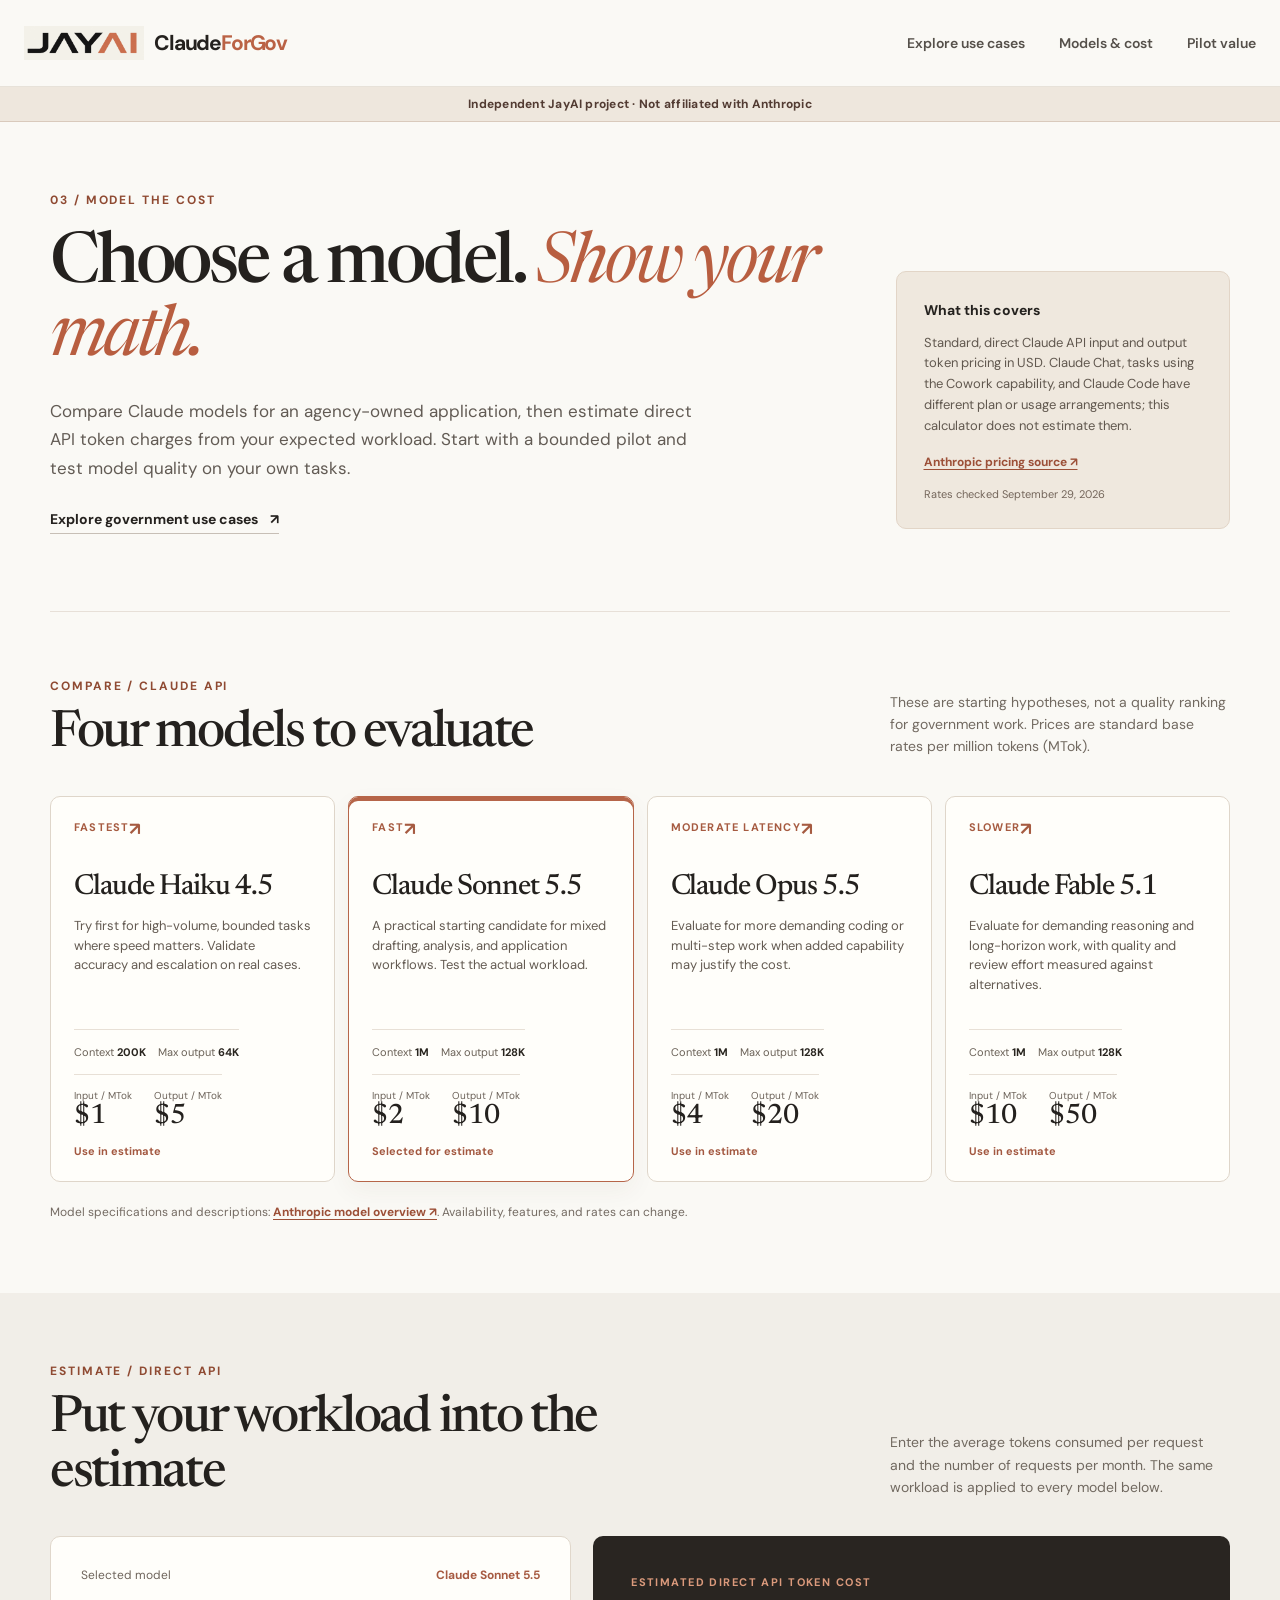
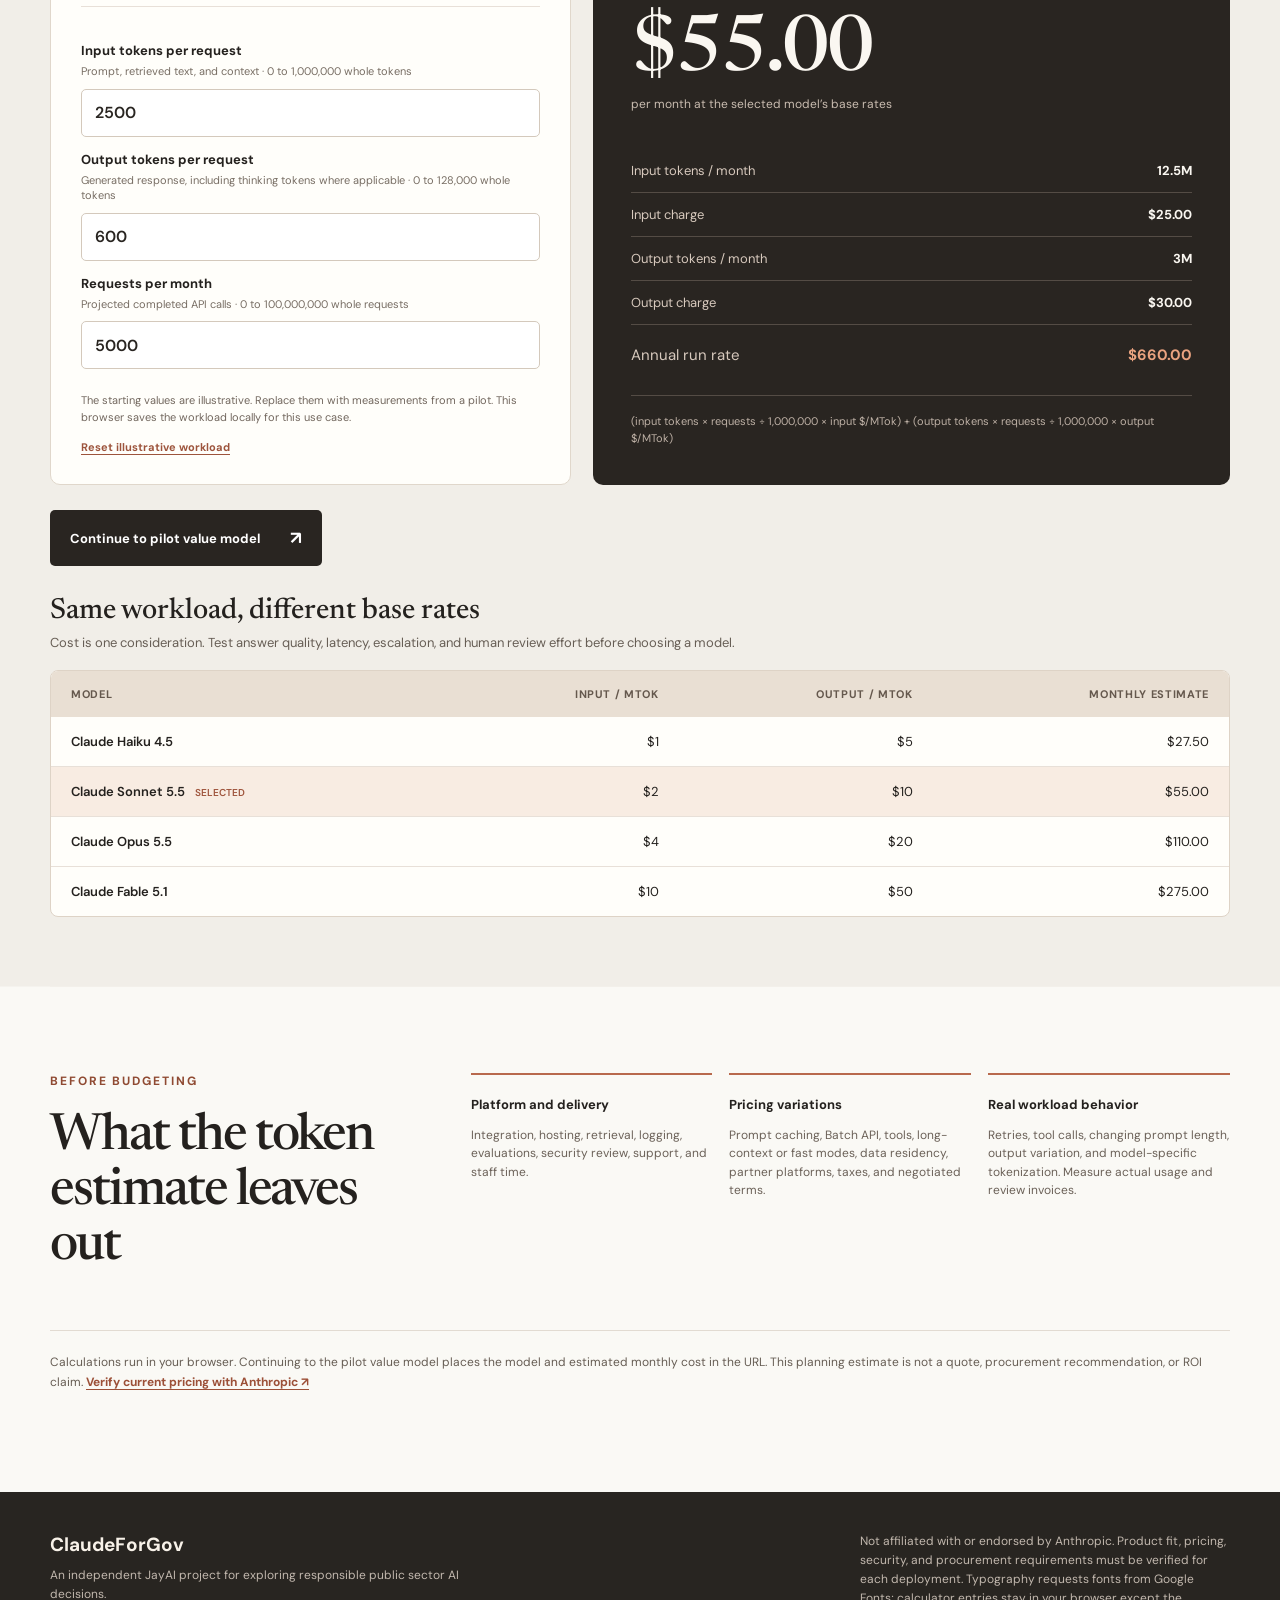
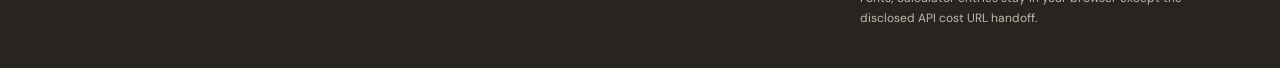
==== commit e097840b: "Replace legacy JayAI mark with new wordmark" ====
--- a/models.html
+++ b/models.html
@@ -6,14 +6,14 @@
     <meta name="theme-color" content="#faf9f5" />
     <meta name="description" content="Compare Claude models and estimate direct API token costs with transparent, editable workload assumptions." />
     <title>Models & API Cost | ClaudeForGov</title>
-    <link rel="icon" href="assets/claudeforgov-jayai-logo-clay.png" type="image/png" />
+    <link rel="icon" href="assets/jayai-favicon.svg" type="image/svg+xml" />
     <link rel="stylesheet" href="styles.css" />
     <link rel="stylesheet" href="models.css" />
     <script src="models.js" defer></script>
   </head>
   <body>
     <a class="skip-link" href="#main">Skip to content</a>
-    <header class="site-header"><div class="header-inner"><a class="brand" href="index.html" aria-label="ClaudeForGov home"><img src="assets/claudeforgov-jayai-logo-clay.png" alt="" width="48" height="48" /><span>Claude<span class="brand-accent">ForGov</span></span></a><nav aria-label="Main navigation"><a href="use-cases.html">Explore use cases</a><a href="models.html" aria-current="page">Models & cost</a><a href="pilot-value.html">Pilot value</a></nav></div></header>
+    <header class="site-header"><div class="header-inner"><a class="brand" href="index.html" aria-label="ClaudeForGov home"><img src="assets/jayai-wordmark.jpg" alt="" width="120" height="34" /><span>Claude<span class="brand-accent">ForGov</span></span></a><nav aria-label="Main navigation"><a href="use-cases.html">Explore use cases</a><a href="models.html" aria-current="page">Models & cost</a><a href="pilot-value.html">Pilot value</a></nav></div></header>
     <p class="independence-banner">Independent JayAI project · Not affiliated with Anthropic</p>
     <main id="main" class="models-page wrap">
       <section class="model-intro" aria-labelledby="page-title"><div><p class="eyebrow">03 / Model the cost</p><h1 id="page-title">Choose a model. <em>Show your math.</em></h1><p>Compare Claude models for an agency-owned application, then estimate direct API token charges from your expected workload. Start with a bounded pilot and test model quality on your own tasks.</p><a class="text-link" href="use-cases.html">Explore government use cases <span aria-hidden="true">↗</span></a></div><aside class="scope-note"><strong>What this covers</strong><p>Standard, direct Claude API input and output token pricing in USD. Claude Chat, tasks using the Cowork capability, and Claude Code have different plan or usage arrangements; this calculator does not estimate them.</p><a href="https://platform.claude.com/docs/en/about-claude/pricing" target="_blank" rel="noopener noreferrer">Anthropic pricing source ↗</a><span>Rates checked September 29, 2026</span></aside></section>
--- a/styles.css
+++ b/styles.css
@@ -2,15 +2,15 @@
 
 :root{font-family:'DM Sans',system-ui,sans-serif;color:#24211e;background:#faf9f5;font-synthesis:none;scroll-behavior:smooth}
 *{box-sizing:border-box}body{margin:0}button,a{font:inherit}a{color:inherit;text-decoration:none}button{cursor:pointer;color:inherit}img{display:block;max-width:100%}.wrap{width:min(1180px,calc(100% - 48px));margin-inline:auto}.skip-link{position:absolute;left:16px;top:-80px;background:#24211e;color:#fff;padding:12px;z-index:10}.skip-link:focus{top:10px}a:focus-visible,button:focus-visible{outline:3px solid #bd694b;outline-offset:4px}
-.site-header{border-bottom:1px solid #e7e2d9;background:#faf9f5}.header-inner{width:min(1280px,calc(100% - 48px));margin:auto;min-height:86px;display:flex;align-items:center;justify-content:space-between;gap:30px}.brand{display:flex;align-items:center;gap:10px;font-size:21px;font-weight:700;letter-spacing:-.055em;white-space:nowrap}.brand img{width:48px;height:48px;object-fit:cover;border-radius:9px}.brand-accent{color:#ba6245}.site-header nav{display:flex;gap:34px;font-size:14px;font-weight:600;color:#55504a}.site-header nav a:hover,.text-link:hover{color:#b96043}
+.site-header{border-bottom:1px solid #e7e2d9;background:#faf9f5}.header-inner{width:min(1280px,calc(100% - 48px));margin:auto;min-height:86px;display:flex;align-items:center;justify-content:space-between;gap:30px}.brand{display:flex;align-items:center;gap:10px;font-size:21px;font-weight:700;letter-spacing:-.055em;white-space:nowrap}.brand img{width:120px;height:34px;object-fit:cover;mix-blend-mode:multiply}.brand-accent{color:#ba6245}.site-header nav{display:flex;gap:34px;font-size:14px;font-weight:600;color:#55504a}.site-header nav a:hover,.text-link:hover{color:#b96043}
 .hero{min-height:595px;display:grid;grid-template-columns:minmax(0,1.08fr) minmax(0,.92fr);align-items:center;gap:56px;padding-block:72px 64px}.eyebrow{font-size:12px;font-weight:700;letter-spacing:.16em;text-transform:uppercase;color:#a9573d;margin:0 0 21px}.eyebrow-rule{display:inline-block;width:25px;height:1px;background:currentColor;vertical-align:middle;margin-right:10px}.hero h1,.section-heading h2,.approach-layout h2{font-family:Newsreader,Georgia,serif;letter-spacing:-.045em;font-weight:500}.hero h1{font-size:clamp(51px,5.6vw,80px);line-height:1.02;max-width:720px;margin:0}.hero h1 em{font-weight:400;color:#b85e40}.hero-lede{font-size:18px;line-height:1.65;max-width:590px;color:#625b54;margin:26px 0 33px}.hero-actions{display:flex;align-items:center;gap:27px;flex-wrap:wrap}.button{display:inline-flex;align-items:center;justify-content:center;gap:35px;padding:17px 22px;border-radius:6px;font-weight:700;font-size:14px}.button-primary{background:#25221f;color:white}.button-primary:hover{background:#a9573d}.button span{font-size:18px;line-height:0}.text-link{font-size:14px;font-weight:700;border-bottom:1px solid #c7bfb6;padding-bottom:5px}.text-link span{margin-left:9px}
 .hero-path{min-height:445px;min-width:0;padding:28px 31px 26px;border:1px solid #e5d9ca;border-radius:16px;background:linear-gradient(145deg,#f5eee5,#eee8dd);box-shadow:0 24px 65px #5138290b}.path-heading{display:flex;justify-content:space-between;gap:15px;padding-bottom:17px;border-bottom:1px solid #d9cbbd;color:#a35e46;font-size:11px;font-weight:700;letter-spacing:.14em;text-transform:uppercase}.path-steps{list-style:none;margin:0;padding:0}.path-steps li{display:grid;grid-template-columns:42px minmax(0,1fr);gap:17px;align-items:center;min-height:88px;border-bottom:1px solid #e0d5c8}.path-steps li:last-child{border-bottom:0}.path-number{font-family:Newsreader,Georgia,serif;font-size:26px;color:#b9674b}.path-steps strong{display:block;font-family:Newsreader,Georgia,serif;font-size:26px;font-weight:500;letter-spacing:-.025em;line-height:1.1}.path-steps p{margin:5px 0 0;color:#6d6259;font-size:12px;line-height:1.45}
 .trust-line{display:flex;align-items:center;justify-content:center;gap:37px;padding:23px 0 34px;color:#71685f;font-size:13px;font-weight:700;border-top:1px solid #e9e3da}.principle-separator{width:5px;height:5px;flex:0 0 5px;border-radius:50%;background:#ba7056}
-.explore-section{background:#f1eee8;padding:91px 0 103px}.section-heading{display:flex;align-items:end;justify-content:space-between;gap:55px;margin-bottom:34px}.section-heading .eyebrow{margin-bottom:13px}.section-heading h2,.approach-layout h2{font-size:clamp(38px,4vw,56px);line-height:1.08;margin:0;max-width:650px}.section-heading>p{max-width:340px;margin:0 0 4px;color:#716960;font-size:14px;line-height:1.6}.explore-layout{display:grid;grid-template-columns:1fr .88fr;gap:23px}.scenario-list{display:grid;gap:10px}.scenario{background:#faf9f5;border:1px solid #e3ddd4;border-radius:9px;display:flex;align-items:center;text-align:left;gap:20px;min-height:98px;padding:20px 23px;color:#2b2723;transition:background .18s,border-color .18s,transform .18s}.scenario:hover{border-color:#bb806c;transform:translateY(-2px)}.scenario.is-active{background:#fffdf9;border-color:#b96447;box-shadow:inset 4px 0 #ba6245,0 9px 24px #4a37200d}.scenario-number{align-self:flex-start;font-family:Newsreader,serif;font-size:21px;color:#b5694f}.scenario-text{display:grid;gap:6px;flex:1}.scenario-text strong{font-size:16px}.scenario-text small{font-size:13px;line-height:1.4;color:#746b62}.scenario-arrow{color:#a35d47;font-size:21px}.recommendation{background:#282521;color:#fbf8f3;border-radius:10px;min-height:425px;padding:34px 38px;display:flex;flex-direction:column}.recommendation-top{display:flex;justify-content:space-between;gap:15px;font-size:11px;font-weight:700;letter-spacing:.13em;text-transform:uppercase;color:#d2b5a4}.route-symbol{font-size:42px;color:#e9916b;margin:25px 0 7px;line-height:1}.recommendation h3{font-family:Newsreader,serif;font-weight:500;font-size:43px;letter-spacing:-.035em;margin:0 0 7px}.result-purpose{font-size:15px;line-height:1.55;color:#e1d8cf;margin:0}.result-divider{height:1px;background:#5c554e;margin:27px 0 23px}.result-details{display:grid;grid-template-columns:1fr 1fr;gap:24px;margin:0}.result-details dt{font-size:11px;letter-spacing:.12em;text-transform:uppercase;font-weight:700;color:#e7a487;margin-bottom:9px}.result-details dd{margin:0;font-size:13px;line-height:1.5;color:#e0d7cd}.result-note{margin:auto 0 0;padding-top:24px;font-size:11px;color:#b9afa5;line-height:1.4}
+.explore-section{background:#f1eee8;padding:91px 0 103px}.section-heading{display:flex;align-items:end;justify-content:space-between;gap:55px;margin-bottom:34px}.section-heading .eyebrow{margin-bottom:13px}.section-heading h2,.approach-layout h2{font-size:clamp(38px,4vw,56px);line-height:1.08;margin:0;max-width:650px}.section-heading>p{max-width:340px;margin:0 0 4px;color:#716960;font-size:14px;line-height:1.6}.explore-layout{display:grid;grid-template-columns:1fr .88fr;gap:23px}.scenario-list{display:grid;gap:10px}.scenario{background:#faf9f5;border:1px solid #e3ddd4;border-radius:9px;display:flex;align-items:center;text-align:left;gap:20px;min-height:98px;padding:20px 23px;color:#2b2723;transition:background .18s,border-color .18s,transform .18s}.scenario:hover{border-color:#bb806c;transform:translateY(-2px)}.scenario.is-active{background:#fffdf9;border-color:#b96447;box-shadow:inset 4px 0 #ba6245,0 9px 24px #4a37200d}.scenario-number{align-self:flex-start;font-family:Newsreader,serif;font-size:21px;color:#b5694f}.scenario-text{display:grid;gap:6px;flex:1}.scenario-text strong{font-size:16px}.scenario-text small{font-size:13px;line-height:1.4;color:#746b62}.scenario-arrow{color:#a35d47;font-size:21px}.recommendation{background:#282521;color:#fbf8f3;border-radius:10px;min-height:425px;padding:34px 38px;display:flex;flex-direction:column}.recommendation-top{display:flex;justify-content:space-between;gap:15px;font-size:11px;font-weight:700;letter-spacing:.13em;text-transform:uppercase;color:#d2b5a4}.recommendation h3{font-family:Newsreader,serif;font-weight:500;font-size:43px;letter-spacing:-.035em;margin:30px 0 7px}.result-purpose{font-size:15px;line-height:1.55;color:#e1d8cf;margin:0}.result-divider{height:1px;background:#5c554e;margin:27px 0 23px}.result-details{display:grid;grid-template-columns:1fr 1fr;gap:24px;margin:0}.result-details dt{font-size:11px;letter-spacing:.12em;text-transform:uppercase;font-weight:700;color:#e7a487;margin-bottom:9px}.result-details dd{margin:0;font-size:13px;line-height:1.5;color:#e0d7cd}.result-note{margin:auto 0 0;padding-top:24px;font-size:11px;color:#b9afa5;line-height:1.4}
 .routes-section{padding-block:95px 105px}.route-grid{display:grid;grid-template-columns:repeat(4,minmax(0,1fr));gap:15px}.route-card{min-height:285px;border:1px solid #e3dcd2;border-radius:9px;background:#fffefa;padding:25px 24px;display:flex;flex-direction:column}.route-card-index{color:#ae6147;font-size:11px;letter-spacing:.12em;text-transform:uppercase;font-weight:700}.route-card h3{font-family:Newsreader,serif;font-size:30px;font-weight:500;letter-spacing:-.035em;margin:43px 0 9px}.route-card p{font-size:14px;line-height:1.55;color:#6a625a;margin:0}.route-card-foot{display:flex;justify-content:space-between;gap:8px;color:#a4573e;font-size:12px;font-weight:700;border-top:1px solid #ece5db;padding-top:17px;margin-top:auto}.route-card-foot span{font-size:17px;line-height:0}
 .approach-section{background:#e9ded1;padding:86px 0 93px}.approach-layout{display:grid;grid-template-columns:1fr .85fr;gap:100px}.approach-layout h2{max-width:500px}.approach-layout>div>p:last-child{font-size:16px;line-height:1.65;color:#5c544d;max-width:530px}.approach-steps{list-style:none;padding:0;margin:0}.approach-steps li{display:flex;gap:23px;padding:17px 0;border-bottom:1px solid #cdbeb0}.approach-steps li:first-child{border-top:1px solid #cdbeb0}.approach-steps li>span{font-family:Newsreader,serif;font-size:25px;color:#a85d43}.approach-steps strong{font-size:15px}.approach-steps p{font-size:13px;line-height:1.5;color:#6a625a;margin:5px 0 0}.site-footer{background:#282521;color:#f8f2e9;padding:40px 0}.footer-inner{display:flex;justify-content:space-between;gap:40px}.footer-inner>div{max-width:420px}.footer-inner strong{font-size:19px}.footer-inner p{font-size:12px;line-height:1.6;color:#c2b8ae;margin:9px 0 0}.footer-inner>p{max-width:370px;margin:0}
 @media(max-width:960px){.hero{gap:25px}.hero-path{padding:22px;min-height:390px}.path-steps li{min-height:78px}.path-steps strong{font-size:23px}.route-grid{grid-template-columns:repeat(2,1fr)}.approach-layout{gap:50px}.explore-layout{grid-template-columns:1fr}.recommendation{min-height:370px}}
-@media(max-width:680px){.wrap,.header-inner{width:min(100% - 32px,1180px)}.header-inner{min-height:92px;flex-wrap:wrap;align-content:center;gap:8px}.brand{font-size:19px}.brand img{width:36px;height:36px}.site-header nav{width:100%;gap:18px;font-size:11px;overflow-x:auto;white-space:nowrap;padding-bottom:3px}.hero{display:flex;flex-direction:column;align-items:stretch;gap:35px;padding-block:57px 30px;min-height:0}.hero h1{font-size:clamp(47px,12vw,65px)}.hero-lede{font-size:16px}.hero-path{min-height:0;padding:19px 21px;border-radius:12px}.path-heading{padding-bottom:12px;font-size:10px}.path-steps li{grid-template-columns:32px minmax(0,1fr);gap:12px;min-height:66px}.path-number{font-size:22px}.path-steps strong{font-size:21px}.path-steps p{font-size:11px;margin-top:2px}.trust-line{gap:12px;justify-content:space-between;font-size:10px;text-align:center;padding:20px 0 24px}.principle-separator{width:4px;height:4px;flex-basis:4px}.explore-section,.routes-section,.approach-section{padding-block:65px}.section-heading{display:block}.section-heading h2,.approach-layout h2{font-size:42px}.section-heading>p{max-width:100%;margin-top:17px}.scenario{min-height:88px;padding:17px;gap:13px}.scenario-text strong{font-size:14px}.scenario-text small{font-size:12px}.recommendation{padding:27px 24px}.result-details{grid-template-columns:1fr;gap:17px}.route-grid{grid-template-columns:1fr}.route-card{min-height:220px}.route-card h3{margin-top:26px}.approach-layout{grid-template-columns:1fr;gap:30px}.footer-inner{display:block}.footer-inner>p{margin-top:25px}}
+@media(max-width:680px){.wrap,.header-inner{width:min(100% - 32px,1180px)}.header-inner{min-height:92px;flex-wrap:wrap;align-content:center;gap:8px}.brand{font-size:19px}.brand img{width:96px;height:29px}.site-header nav{width:100%;gap:18px;font-size:11px;overflow-x:auto;white-space:nowrap;padding-bottom:3px}.hero{display:flex;flex-direction:column;align-items:stretch;gap:35px;padding-block:57px 30px;min-height:0}.hero h1{font-size:clamp(47px,12vw,65px)}.hero-lede{font-size:16px}.hero-path{min-height:0;padding:19px 21px;border-radius:12px}.path-heading{padding-bottom:12px;font-size:10px}.path-steps li{grid-template-columns:32px minmax(0,1fr);gap:12px;min-height:66px}.path-number{font-size:22px}.path-steps strong{font-size:21px}.path-steps p{font-size:11px;margin-top:2px}.trust-line{gap:12px;justify-content:space-between;font-size:10px;text-align:center;padding:20px 0 24px}.principle-separator{width:4px;height:4px;flex-basis:4px}.explore-section,.routes-section,.approach-section{padding-block:65px}.section-heading{display:block}.section-heading h2,.approach-layout h2{font-size:42px}.section-heading>p{max-width:100%;margin-top:17px}.scenario{min-height:88px;padding:17px;gap:13px}.scenario-text strong{font-size:14px}.scenario-text small{font-size:12px}.recommendation{padding:27px 24px}.result-details{grid-template-columns:1fr;gap:17px}.route-grid{grid-template-columns:1fr}.route-card{min-height:220px}.route-card h3{margin-top:26px}.approach-layout{grid-template-columns:1fr;gap:30px}.footer-inner{display:block}.footer-inner>p{margin-top:25px}}
 @media(prefers-reduced-motion:reduce){:root{scroll-behavior:auto}.scenario{transition:none}}
 .independence-banner{margin:0;background:#eee7dd;border-bottom:1px solid #d9cabc;color:#523b32;padding:9px 24px;text-align:center;font-size:12px;font-weight:700;letter-spacing:.02em}
 .field-error{display:block;color:#9c382c;font-size:11px;line-height:1.4;font-weight:700;margin:4px 0 0}
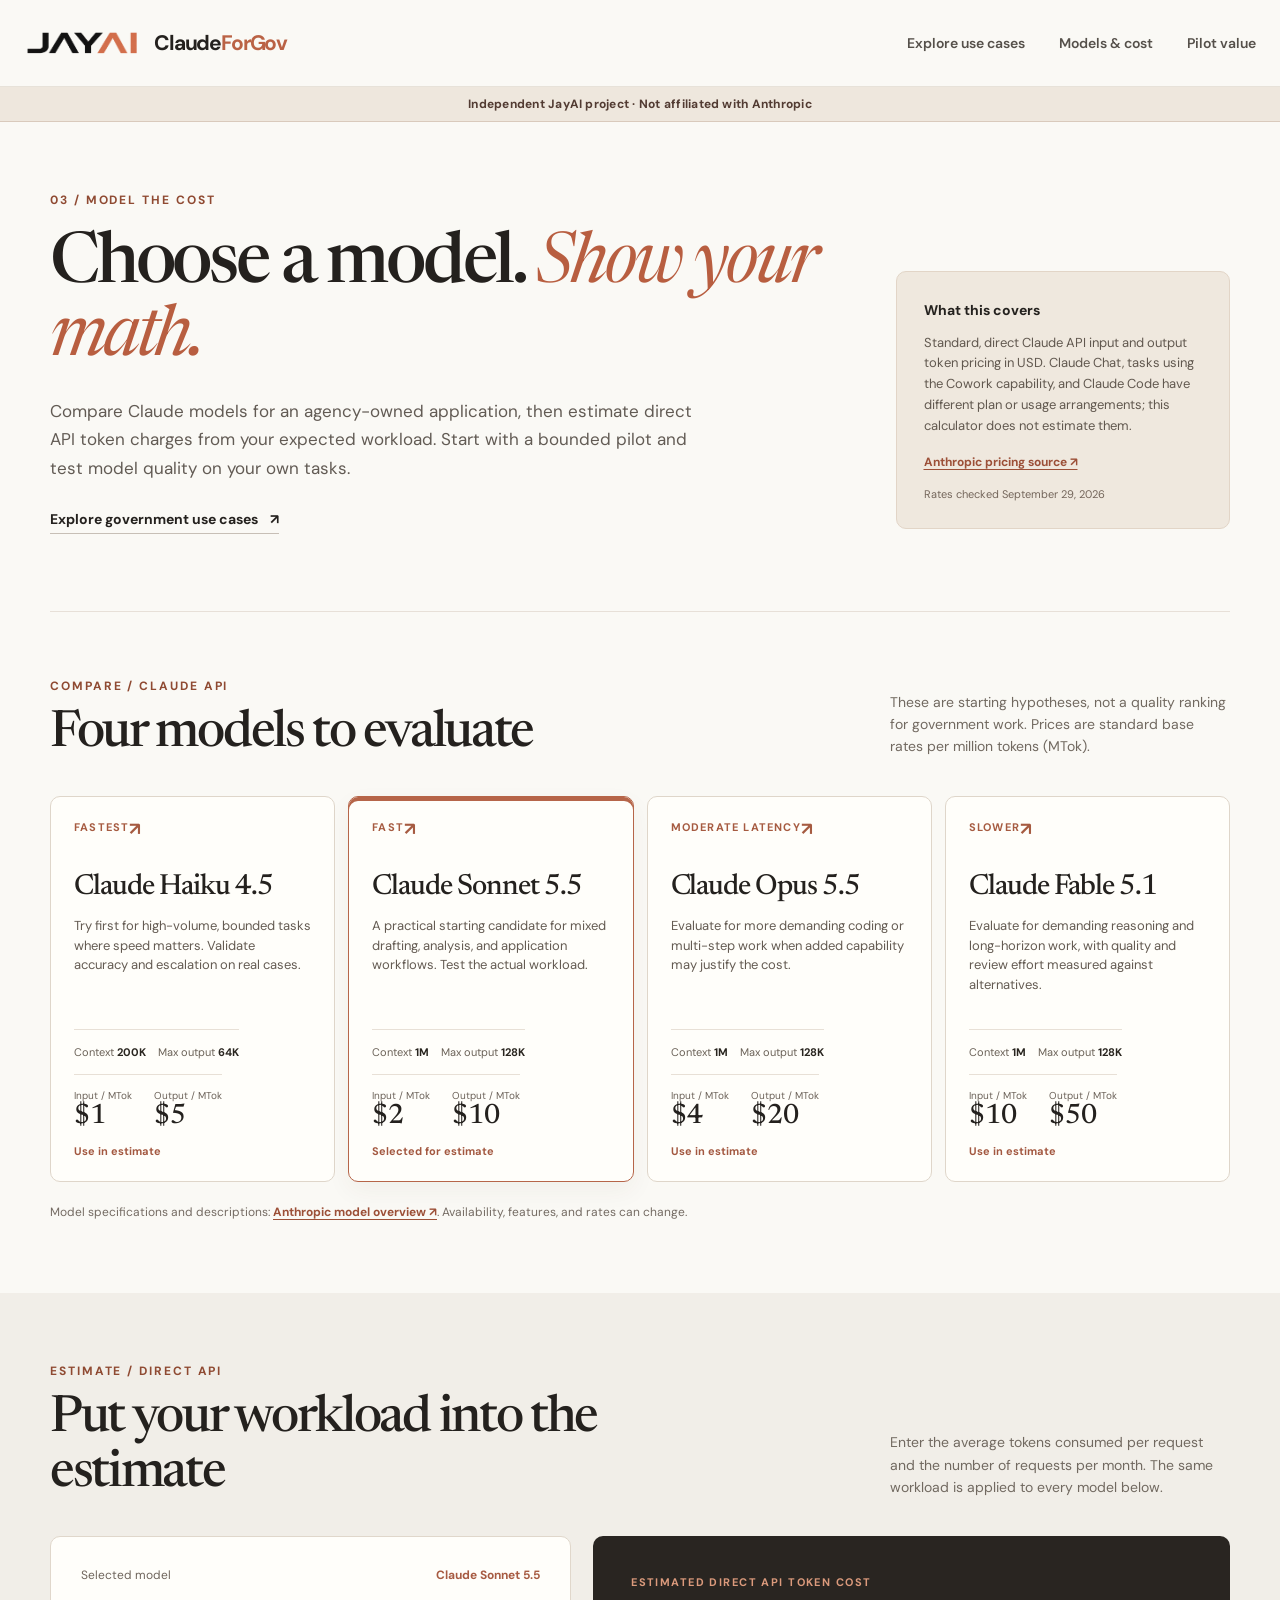
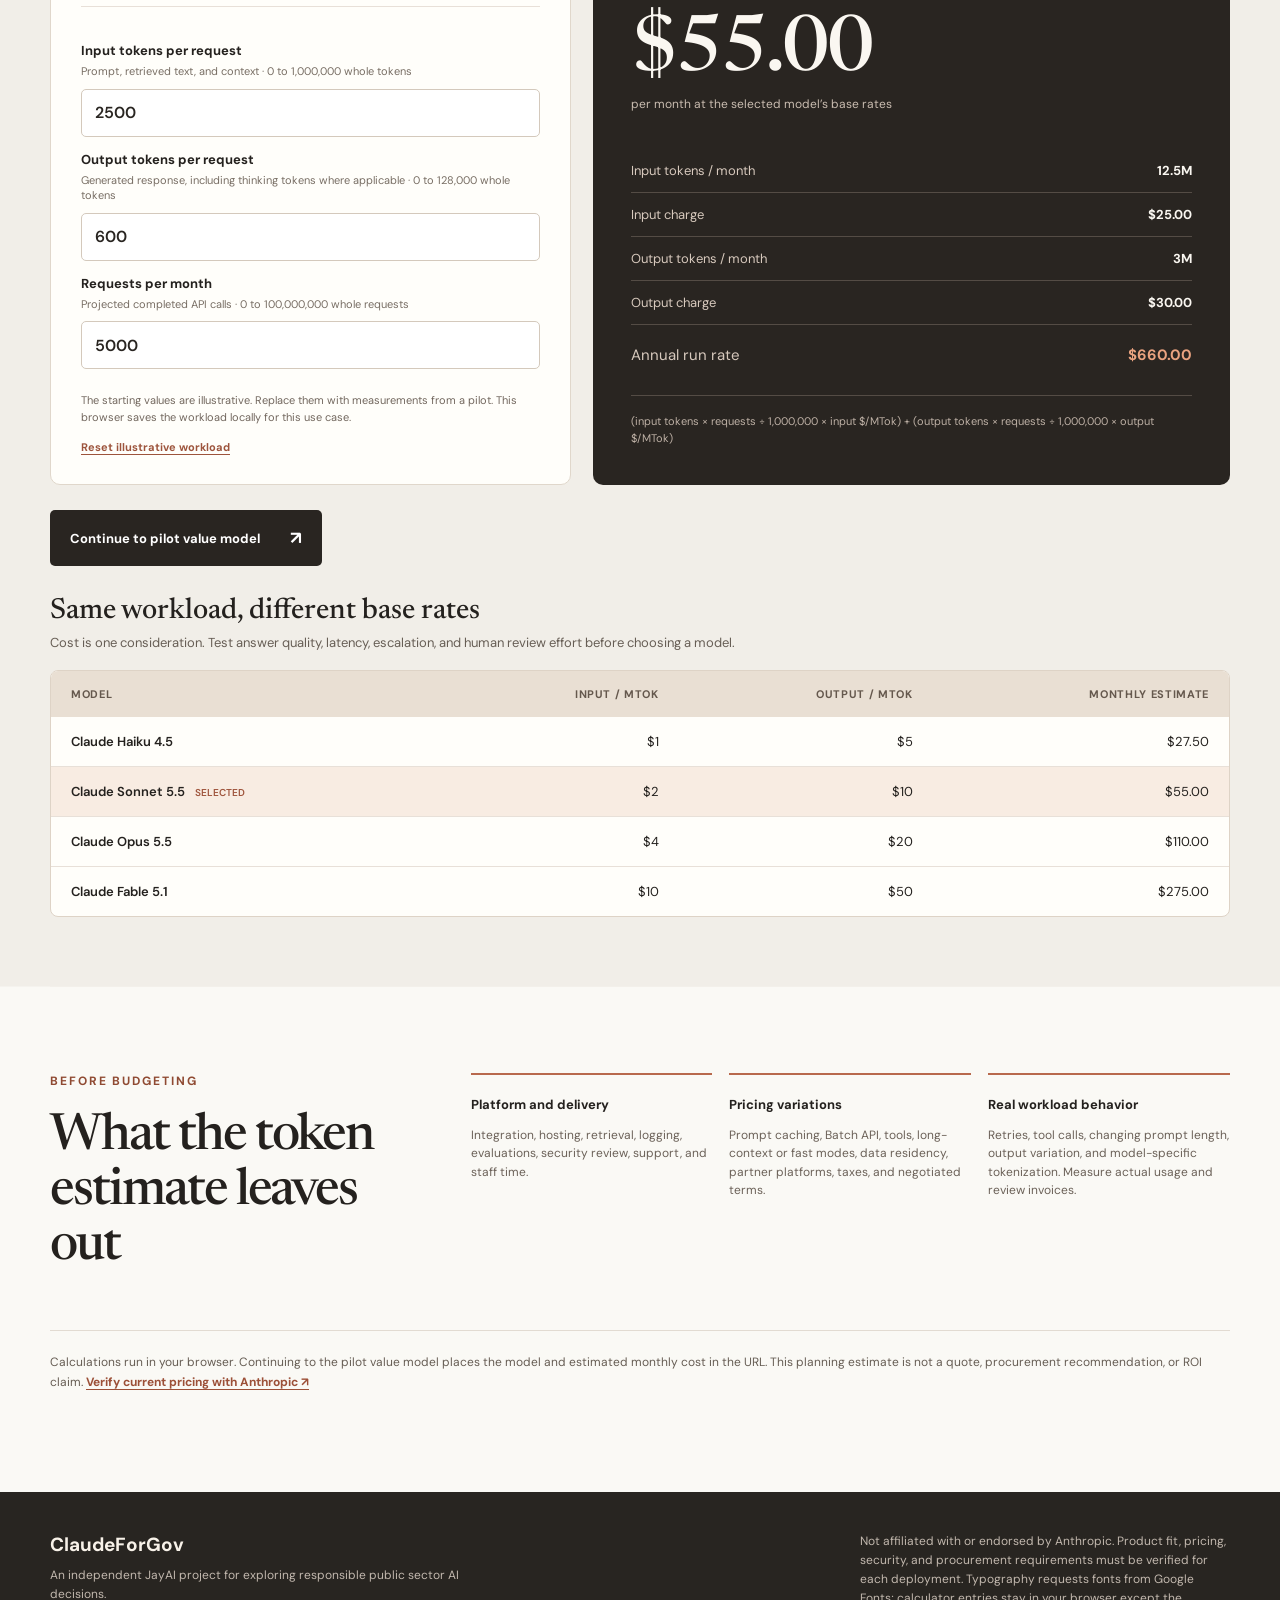
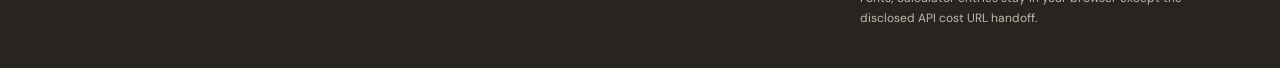
==== commit cd1674d9: "Use transparent JayAI wordmark in site headers" ====
--- a/models.html
+++ b/models.html
@@ -13,7 +13,7 @@
   </head>
   <body>
     <a class="skip-link" href="#main">Skip to content</a>
-    <header class="site-header"><div class="header-inner"><a class="brand" href="index.html" aria-label="ClaudeForGov home"><img src="assets/jayai-wordmark.jpg" alt="" width="120" height="34" /><span>Claude<span class="brand-accent">ForGov</span></span></a><nav aria-label="Main navigation"><a href="use-cases.html">Explore use cases</a><a href="models.html" aria-current="page">Models & cost</a><a href="pilot-value.html">Pilot value</a></nav></div></header>
+    <header class="site-header"><div class="header-inner"><a class="brand" href="index.html" aria-label="ClaudeForGov home"><img src="assets/jayai-wordmark-transparent.png" alt="" width="120" height="34" /><span>Claude<span class="brand-accent">ForGov</span></span></a><nav aria-label="Main navigation"><a href="use-cases.html">Explore use cases</a><a href="models.html" aria-current="page">Models & cost</a><a href="pilot-value.html">Pilot value</a></nav></div></header>
     <p class="independence-banner">Independent JayAI project · Not affiliated with Anthropic</p>
     <main id="main" class="models-page wrap">
       <section class="model-intro" aria-labelledby="page-title"><div><p class="eyebrow">03 / Model the cost</p><h1 id="page-title">Choose a model. <em>Show your math.</em></h1><p>Compare Claude models for an agency-owned application, then estimate direct API token charges from your expected workload. Start with a bounded pilot and test model quality on your own tasks.</p><a class="text-link" href="use-cases.html">Explore government use cases <span aria-hidden="true">↗</span></a></div><aside class="scope-note"><strong>What this covers</strong><p>Standard, direct Claude API input and output token pricing in USD. Claude Chat, tasks using the Cowork capability, and Claude Code have different plan or usage arrangements; this calculator does not estimate them.</p><a href="https://platform.claude.com/docs/en/about-claude/pricing" target="_blank" rel="noopener noreferrer">Anthropic pricing source ↗</a><span>Rates checked September 29, 2026</span></aside></section>
--- a/styles.css
+++ b/styles.css
@@ -2,7 +2,7 @@
 
 :root{font-family:'DM Sans',system-ui,sans-serif;color:#24211e;background:#faf9f5;font-synthesis:none;scroll-behavior:smooth}
 *{box-sizing:border-box}body{margin:0}button,a{font:inherit}a{color:inherit;text-decoration:none}button{cursor:pointer;color:inherit}img{display:block;max-width:100%}.wrap{width:min(1180px,calc(100% - 48px));margin-inline:auto}.skip-link{position:absolute;left:16px;top:-80px;background:#24211e;color:#fff;padding:12px;z-index:10}.skip-link:focus{top:10px}a:focus-visible,button:focus-visible{outline:3px solid #bd694b;outline-offset:4px}
-.site-header{border-bottom:1px solid #e7e2d9;background:#faf9f5}.header-inner{width:min(1280px,calc(100% - 48px));margin:auto;min-height:86px;display:flex;align-items:center;justify-content:space-between;gap:30px}.brand{display:flex;align-items:center;gap:10px;font-size:21px;font-weight:700;letter-spacing:-.055em;white-space:nowrap}.brand img{width:120px;height:34px;object-fit:cover;mix-blend-mode:multiply}.brand-accent{color:#ba6245}.site-header nav{display:flex;gap:34px;font-size:14px;font-weight:600;color:#55504a}.site-header nav a:hover,.text-link:hover{color:#b96043}
+.site-header{border-bottom:1px solid #e7e2d9;background:#faf9f5}.header-inner{width:min(1280px,calc(100% - 48px));margin:auto;min-height:86px;display:flex;align-items:center;justify-content:space-between;gap:30px}.brand{display:flex;align-items:center;gap:10px;font-size:21px;font-weight:700;letter-spacing:-.055em;white-space:nowrap}.brand img{width:120px;height:34px;object-fit:cover;}.brand-accent{color:#ba6245}.site-header nav{display:flex;gap:34px;font-size:14px;font-weight:600;color:#55504a}.site-header nav a:hover,.text-link:hover{color:#b96043}
 .hero{min-height:595px;display:grid;grid-template-columns:minmax(0,1.08fr) minmax(0,.92fr);align-items:center;gap:56px;padding-block:72px 64px}.eyebrow{font-size:12px;font-weight:700;letter-spacing:.16em;text-transform:uppercase;color:#a9573d;margin:0 0 21px}.eyebrow-rule{display:inline-block;width:25px;height:1px;background:currentColor;vertical-align:middle;margin-right:10px}.hero h1,.section-heading h2,.approach-layout h2{font-family:Newsreader,Georgia,serif;letter-spacing:-.045em;font-weight:500}.hero h1{font-size:clamp(51px,5.6vw,80px);line-height:1.02;max-width:720px;margin:0}.hero h1 em{font-weight:400;color:#b85e40}.hero-lede{font-size:18px;line-height:1.65;max-width:590px;color:#625b54;margin:26px 0 33px}.hero-actions{display:flex;align-items:center;gap:27px;flex-wrap:wrap}.button{display:inline-flex;align-items:center;justify-content:center;gap:35px;padding:17px 22px;border-radius:6px;font-weight:700;font-size:14px}.button-primary{background:#25221f;color:white}.button-primary:hover{background:#a9573d}.button span{font-size:18px;line-height:0}.text-link{font-size:14px;font-weight:700;border-bottom:1px solid #c7bfb6;padding-bottom:5px}.text-link span{margin-left:9px}
 .hero-path{min-height:445px;min-width:0;padding:28px 31px 26px;border:1px solid #e5d9ca;border-radius:16px;background:linear-gradient(145deg,#f5eee5,#eee8dd);box-shadow:0 24px 65px #5138290b}.path-heading{display:flex;justify-content:space-between;gap:15px;padding-bottom:17px;border-bottom:1px solid #d9cbbd;color:#a35e46;font-size:11px;font-weight:700;letter-spacing:.14em;text-transform:uppercase}.path-steps{list-style:none;margin:0;padding:0}.path-steps li{display:grid;grid-template-columns:42px minmax(0,1fr);gap:17px;align-items:center;min-height:88px;border-bottom:1px solid #e0d5c8}.path-steps li:last-child{border-bottom:0}.path-number{font-family:Newsreader,Georgia,serif;font-size:26px;color:#b9674b}.path-steps strong{display:block;font-family:Newsreader,Georgia,serif;font-size:26px;font-weight:500;letter-spacing:-.025em;line-height:1.1}.path-steps p{margin:5px 0 0;color:#6d6259;font-size:12px;line-height:1.45}
 .trust-line{display:flex;align-items:center;justify-content:center;gap:37px;padding:23px 0 34px;color:#71685f;font-size:13px;font-weight:700;border-top:1px solid #e9e3da}.principle-separator{width:5px;height:5px;flex:0 0 5px;border-radius:50%;background:#ba7056}
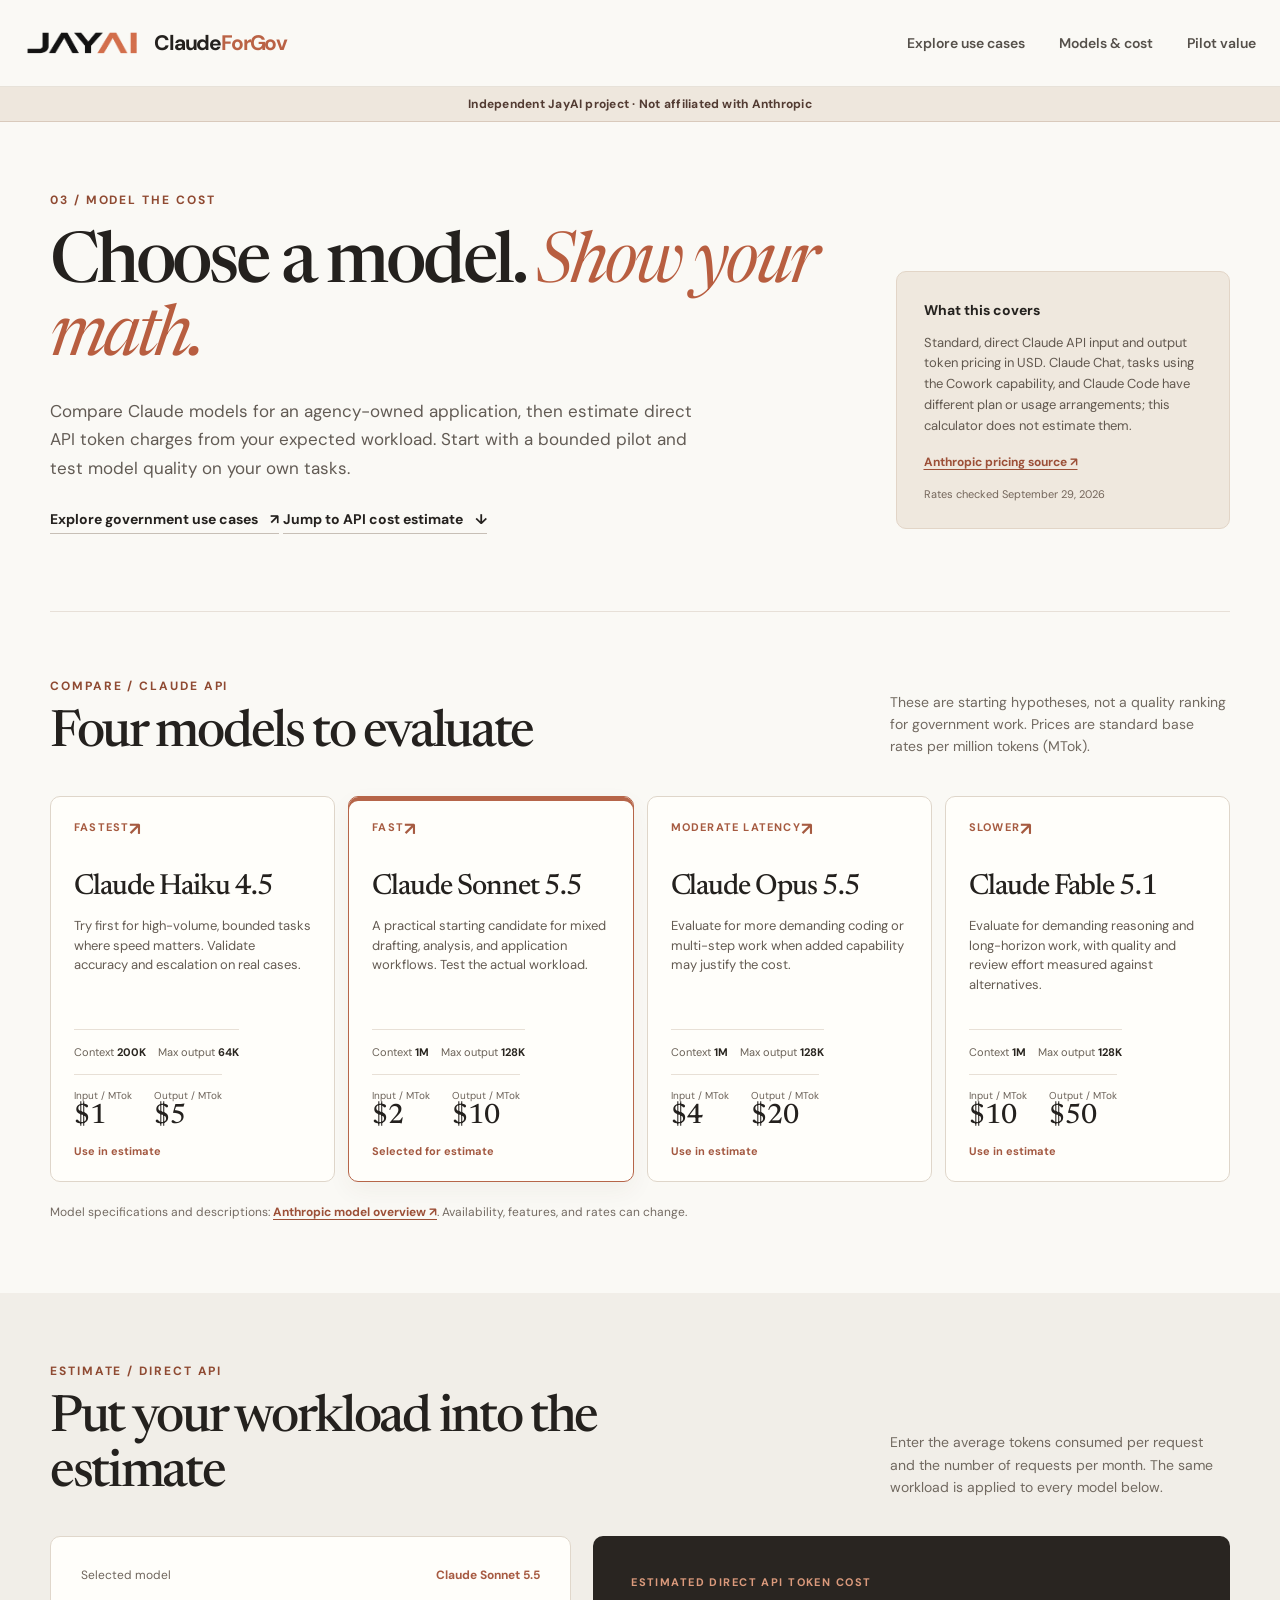
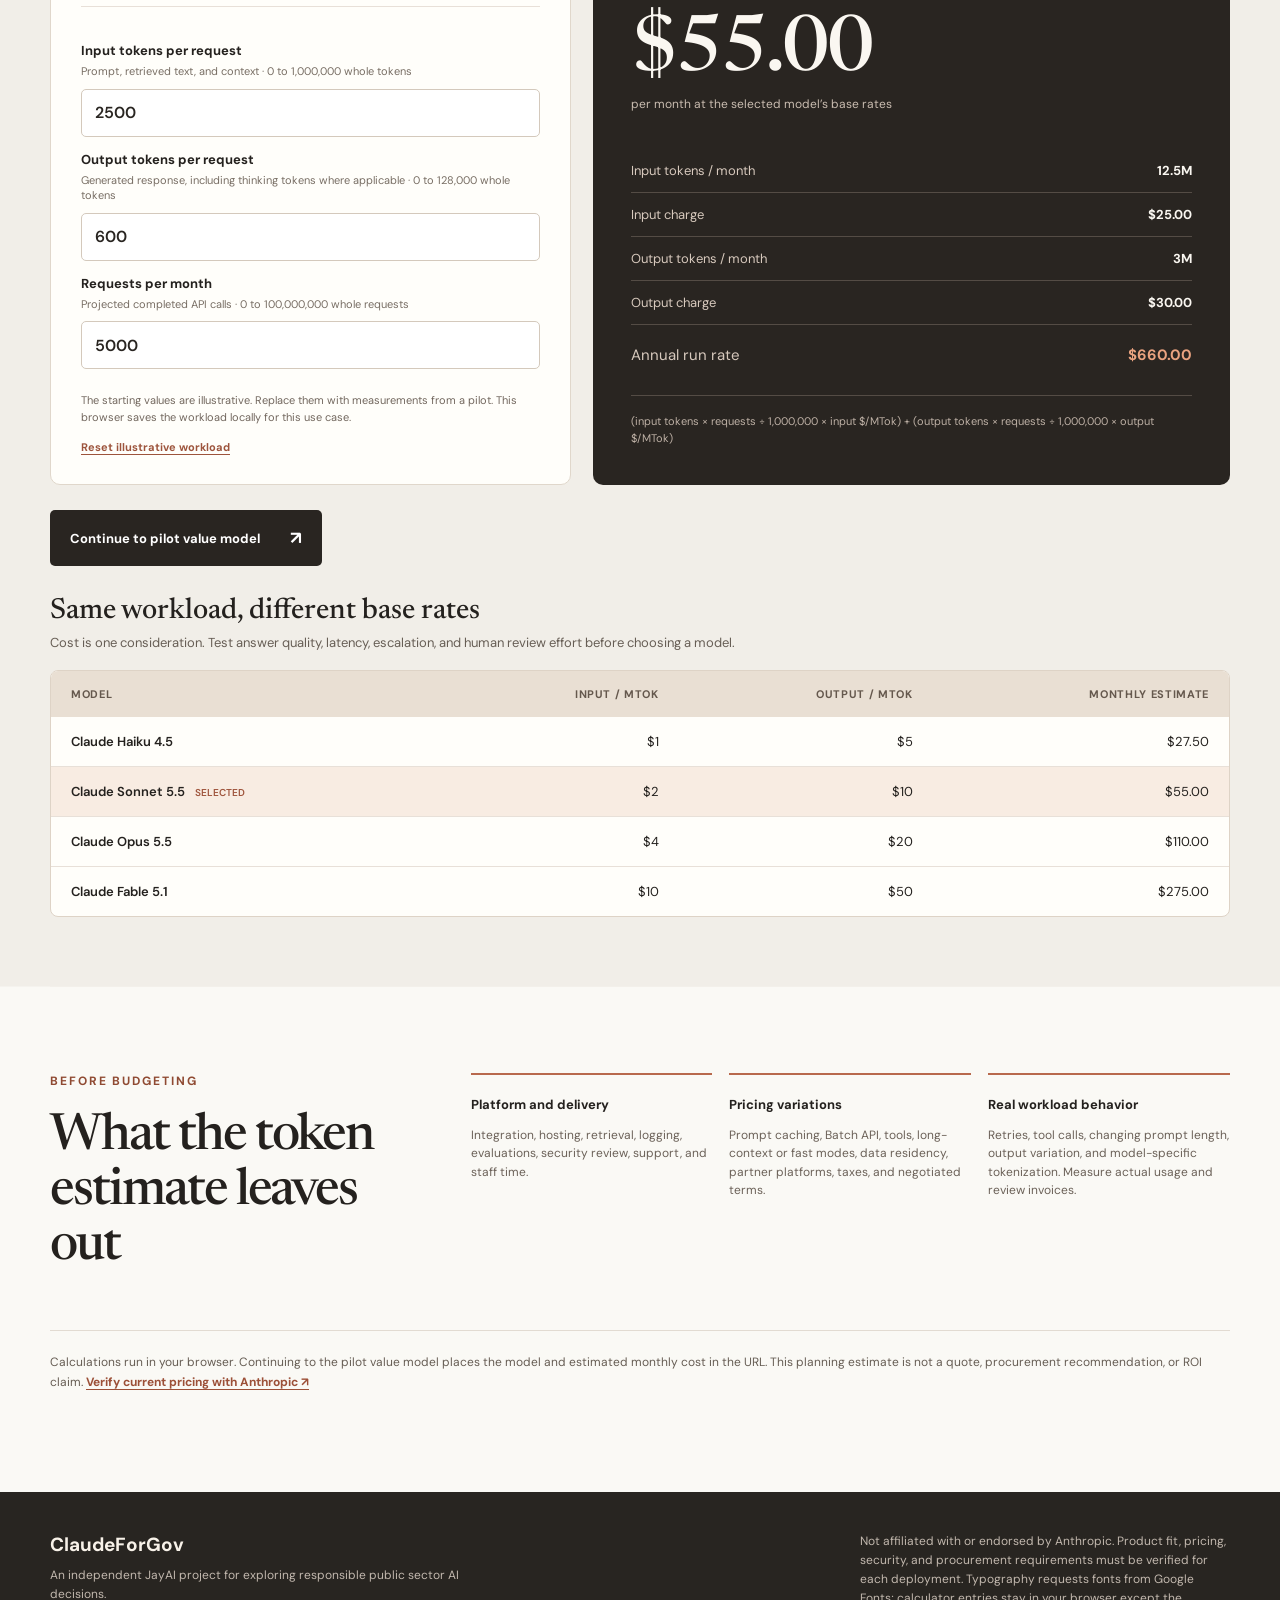
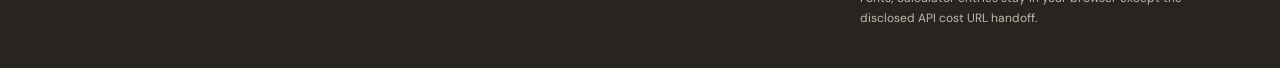
==== commit f6ee58d3: "Keep mobile filters compact and show live result context" ====
--- a/models.html
+++ b/models.html
@@ -7,22 +7,23 @@
     <meta name="description" content="Compare Claude models and estimate direct API token costs with transparent, editable workload assumptions." />
     <title>Models & API Cost | ClaudeForGov</title>
     <link rel="icon" href="assets/jayai-favicon.svg" type="image/svg+xml" />
-    <link rel="stylesheet" href="styles.css" />
-    <link rel="stylesheet" href="models.css" />
-    <script src="models.js" defer></script>
+    <link rel="stylesheet" href="styles.css?v=mobile-flow-2" />
+    <link rel="stylesheet" href="models.css?v=mobile-flow-2" />
+    <script src="models.js?v=mobile-flow-2" defer></script>
   </head>
   <body>
     <a class="skip-link" href="#main">Skip to content</a>
     <header class="site-header"><div class="header-inner"><a class="brand" href="index.html" aria-label="ClaudeForGov home"><img src="assets/jayai-wordmark-transparent.png" alt="" width="120" height="34" /><span>Claude<span class="brand-accent">ForGov</span></span></a><nav aria-label="Main navigation"><a href="use-cases.html">Explore use cases</a><a href="models.html" aria-current="page">Models & cost</a><a href="pilot-value.html">Pilot value</a></nav></div></header>
     <p class="independence-banner">Independent JayAI project · Not affiliated with Anthropic</p>
     <main id="main" class="models-page wrap">
-      <section class="model-intro" aria-labelledby="page-title"><div><p class="eyebrow">03 / Model the cost</p><h1 id="page-title">Choose a model. <em>Show your math.</em></h1><p>Compare Claude models for an agency-owned application, then estimate direct API token charges from your expected workload. Start with a bounded pilot and test model quality on your own tasks.</p><a class="text-link" href="use-cases.html">Explore government use cases <span aria-hidden="true">↗</span></a></div><aside class="scope-note"><strong>What this covers</strong><p>Standard, direct Claude API input and output token pricing in USD. Claude Chat, tasks using the Cowork capability, and Claude Code have different plan or usage arrangements; this calculator does not estimate them.</p><a href="https://platform.claude.com/docs/en/about-claude/pricing" target="_blank" rel="noopener noreferrer">Anthropic pricing source ↗</a><span>Rates checked September 29, 2026</span></aside></section>
+      <section class="model-intro" aria-labelledby="page-title"><div><p class="eyebrow">03 / Model the cost</p><h1 id="page-title">Choose a model. <em>Show your math.</em></h1><p>Compare Claude models for an agency-owned application, then estimate direct API token charges from your expected workload. Start with a bounded pilot and test model quality on your own tasks.</p><a class="text-link" href="use-cases.html">Explore government use cases <span aria-hidden="true">↗</span></a> <a class="text-link calculator-jump" href="#calculator">Jump to API cost estimate <span aria-hidden="true">↓</span></a></div><aside class="scope-note"><strong>What this covers</strong><p>Standard, direct Claude API input and output token pricing in USD. Claude Chat, tasks using the Cowork capability, and Claude Code have different plan or usage arrangements; this calculator does not estimate them.</p><a href="https://platform.claude.com/docs/en/about-claude/pricing" target="_blank" rel="noopener noreferrer">Anthropic pricing source ↗</a><span>Rates checked September 29, 2026</span></aside></section>
 
       <section class="model-section" aria-labelledby="compare-title"><div class="section-heading"><div><p class="eyebrow">Compare / Claude API</p><h2 id="compare-title">Four models to evaluate</h2></div><p>These are starting hypotheses, not a quality ranking for government work. Prices are standard base rates per million tokens (MTok).</p></div><div class="model-grid" id="model-grid" role="group" aria-label="Select a model for the estimate"></div><p class="model-source">Model specifications and descriptions: <a href="https://platform.claude.com/docs/en/models/overview" target="_blank" rel="noopener noreferrer">Anthropic model overview ↗</a>. Availability, features, and rates can change.</p></section>
 
-      <section class="calculator-section" id="calculator" aria-labelledby="calculator-title"><div class="section-heading"><div><p class="eyebrow">Estimate / Direct API</p><h2 id="calculator-title">Put your workload into the estimate</h2></div><p>Enter the average tokens consumed per request and the number of requests per month. The same workload is applied to every model below.</p></div><div class="calculator-layout"><form class="estimate-form" id="estimate-form"><div class="selected-label">Selected model <strong id="selected-model">Claude Sonnet 5.5</strong></div><label for="input-tokens">Input tokens per request <small>Prompt, retrieved text, and context · 0 to 1,000,000 whole tokens</small></label><input id="input-tokens" name="inputTokens" type="number" min="0" max="1000000" step="1" value="2500" inputmode="numeric" required /><label for="output-tokens">Output tokens per request <small>Generated response, including thinking tokens where applicable · 0 to 128,000 whole tokens</small></label><input id="output-tokens" name="outputTokens" type="number" min="0" max="128000" step="1" value="600" inputmode="numeric" required /><label for="requests-month">Requests per month <small>Projected completed API calls · 0 to 100,000,000 whole requests</small></label><input id="requests-month" name="requestsMonth" type="number" min="0" max="100000000" step="1" value="5000" inputmode="numeric" required /><p class="form-help">The starting values are illustrative. Replace them with measurements from a pilot. This browser saves the workload locally for this use case.</p><button class="reset-estimate" id="reset-estimate" type="button">Reset illustrative workload</button><p class="form-error" id="form-error" role="alert" hidden></p></form><div class="estimate-results" aria-live="polite" aria-atomic="true"><span class="result-kicker">Estimated direct API token cost</span><div class="estimate-total" id="monthly-total">$55.00</div><div class="total-caption">per month at the selected model’s base rates</div><p id="model-limit-note" class="model-limit-note" role="status" hidden></p><dl class="cost-breakdown"><div><dt>Input tokens / month</dt><dd id="input-month">12.5M</dd></div><div><dt>Input charge</dt><dd id="input-charge">$25.00</dd></div><div><dt>Output tokens / month</dt><dd id="output-month">3M</dd></div><div><dt>Output charge</dt><dd id="output-charge">$30.00</dd></div><div class="cost-total"><dt>Annual run rate</dt><dd id="annual-total">$660.00</dd></div></dl><p class="formula">(input tokens × requests ÷ 1,000,000 × input $/MTok) + (output tokens × requests ÷ 1,000,000 × output $/MTok)</p></div></div><a class="pilot-next" id="pilot-next" href="pilot-value.html">Continue to pilot value model <span aria-hidden="true">↗</span></a><div class="comparison"><h3>Same workload, different base rates</h3><p>Cost is one consideration. Test answer quality, latency, escalation, and human review effort before choosing a model.</p><div class="comparison-scroll" tabindex="0" role="region" aria-label="Model cost comparison; scroll horizontally for all columns"><table><caption class="visually-hidden">Estimated monthly direct API token charge by model</caption><thead><tr><th scope="col">Model</th><th scope="col">Input / MTok</th><th scope="col">Output / MTok</th><th scope="col">Monthly estimate</th></tr></thead><tbody id="comparison-body"></tbody></table></div></div></section>
+      <section class="calculator-section" id="calculator" aria-labelledby="calculator-title"><div class="section-heading"><div><p class="eyebrow">Estimate / Direct API</p><h2 id="calculator-title">Put your workload into the estimate</h2></div><p>Enter the average tokens consumed per request and the number of requests per month. The same workload is applied to every model below.</p></div><div class="calculator-layout"><form class="estimate-form" id="estimate-form"><div class="selected-label">Selected model <strong id="selected-model">Claude Sonnet 5.5</strong></div><label for="input-tokens">Input tokens per request <small>Prompt, retrieved text, and context · 0 to 1,000,000 whole tokens</small></label><input id="input-tokens" name="inputTokens" type="number" min="0" max="1000000" step="1" value="2500" inputmode="numeric" required /><label for="output-tokens">Output tokens per request <small>Generated response, including thinking tokens where applicable · 0 to 128,000 whole tokens</small></label><input id="output-tokens" name="outputTokens" type="number" min="0" max="128000" step="1" value="600" inputmode="numeric" required /><label for="requests-month">Requests per month <small>Projected completed API calls · 0 to 100,000,000 whole requests</small></label><input id="requests-month" name="requestsMonth" type="number" min="0" max="100000000" step="1" value="5000" inputmode="numeric" required /><p class="form-help">The starting values are illustrative. Replace them with measurements from a pilot. This browser saves the workload locally for this use case.</p><button class="reset-estimate" id="reset-estimate" type="button">Reset illustrative workload</button><p class="form-error" id="form-error" role="alert" hidden></p></form><div class="estimate-results" id="estimate-results" aria-live="polite" aria-atomic="true"><span class="result-kicker">Estimated direct API token cost</span><div class="estimate-total" id="monthly-total">$55.00</div><div class="total-caption">per month at the selected model’s base rates</div><p id="model-limit-note" class="model-limit-note" role="status" hidden></p><dl class="cost-breakdown"><div><dt>Input tokens / month</dt><dd id="input-month">12.5M</dd></div><div><dt>Input charge</dt><dd id="input-charge">$25.00</dd></div><div><dt>Output tokens / month</dt><dd id="output-month">3M</dd></div><div><dt>Output charge</dt><dd id="output-charge">$30.00</dd></div><div class="cost-total"><dt>Annual run rate</dt><dd id="annual-total">$660.00</dd></div></dl><p class="formula">(input tokens × requests ÷ 1,000,000 × input $/MTok) + (output tokens × requests ÷ 1,000,000 × output $/MTok)</p></div></div><a class="pilot-next" id="pilot-next" href="pilot-value.html">Continue to pilot value model <span aria-hidden="true">↗</span></a><div class="comparison"><h3>Same workload, different base rates</h3><p>Cost is one consideration. Test answer quality, latency, escalation, and human review effort before choosing a model.</p><div class="comparison-scroll" tabindex="0" role="region" aria-label="Model cost comparison; scroll horizontally for all columns"><table><caption class="visually-hidden">Estimated monthly direct API token charge by model</caption><thead><tr><th scope="col">Model</th><th scope="col">Input / MTok</th><th scope="col">Output / MTok</th><th scope="col">Monthly estimate</th></tr></thead><tbody id="comparison-body"></tbody></table></div></div></section>
 
       <section class="boundaries" aria-labelledby="boundaries-title"><div><p class="eyebrow">Before budgeting</p><h2 id="boundaries-title">What the token estimate leaves out</h2></div><div class="boundary-grid"><div><strong>Platform and delivery</strong><p>Integration, hosting, retrieval, logging, evaluations, security review, support, and staff time.</p></div><div><strong>Pricing variations</strong><p>Prompt caching, Batch API, tools, long-context or fast modes, data residency, partner platforms, taxes, and negotiated terms.</p></div><div><strong>Real workload behavior</strong><p>Retries, tool calls, changing prompt length, output variation, and model-specific tokenization. Measure actual usage and review invoices.</p></div></div><p class="boundary-footer">Calculations run in your browser. Continuing to the pilot value model places the model and estimated monthly cost in the URL. This planning estimate is not a quote, procurement recommendation, or ROI claim. <a href="https://platform.claude.com/docs/en/about-claude/pricing" target="_blank" rel="noopener noreferrer">Verify current pricing with Anthropic ↗</a></p></section>
+      <a class="mobile-live-summary" id="model-live-summary" href="#estimate-results" hidden><span><small id="model-summary-name">Claude Sonnet 5.5</small><strong id="model-summary-cost">$55.00 / month</strong></span><span class="mobile-summary-arrow" aria-hidden="true">↗</span></a>
     </main>
     <footer class="site-footer"><div class="wrap footer-inner"><div><strong>ClaudeForGov</strong><p>An independent JayAI project for exploring responsible public sector AI decisions.</p></div><p>Not affiliated with or endorsed by Anthropic. Product fit, pricing, security, and procurement requirements must be verified for each deployment. Typography requests fonts from Google Fonts; calculator entries stay in your browser except the disclosed API cost URL handoff.</p></div></footer>
   <noscript><p class="noscript-note">This interactive planner needs JavaScript to calculate and show use cases.</p></noscript>
--- a/styles.css
+++ b/styles.css
@@ -20,3 +20,6 @@
 .eyebrow,.route-card-index{color:#8f4a32}
 .site-header nav a{display:inline-flex;align-items:center;min-height:30px}
 .catalog-view button span{opacity:1;color:#554e46}
+.recommendation-next{display:inline-flex;align-items:center;justify-content:space-between;gap:16px;margin-top:23px;padding:13px 16px;border-radius:5px;background:#e89a76;color:#282521;font-size:13px;font-weight:700}
+.recommendation-next:hover{background:#f3b28e}
+@media(max-width:680px){.recommendation{min-height:0;scroll-margin-top:16px}.recommendation h3{margin-top:22px}.recommendation-next{width:100%}}
